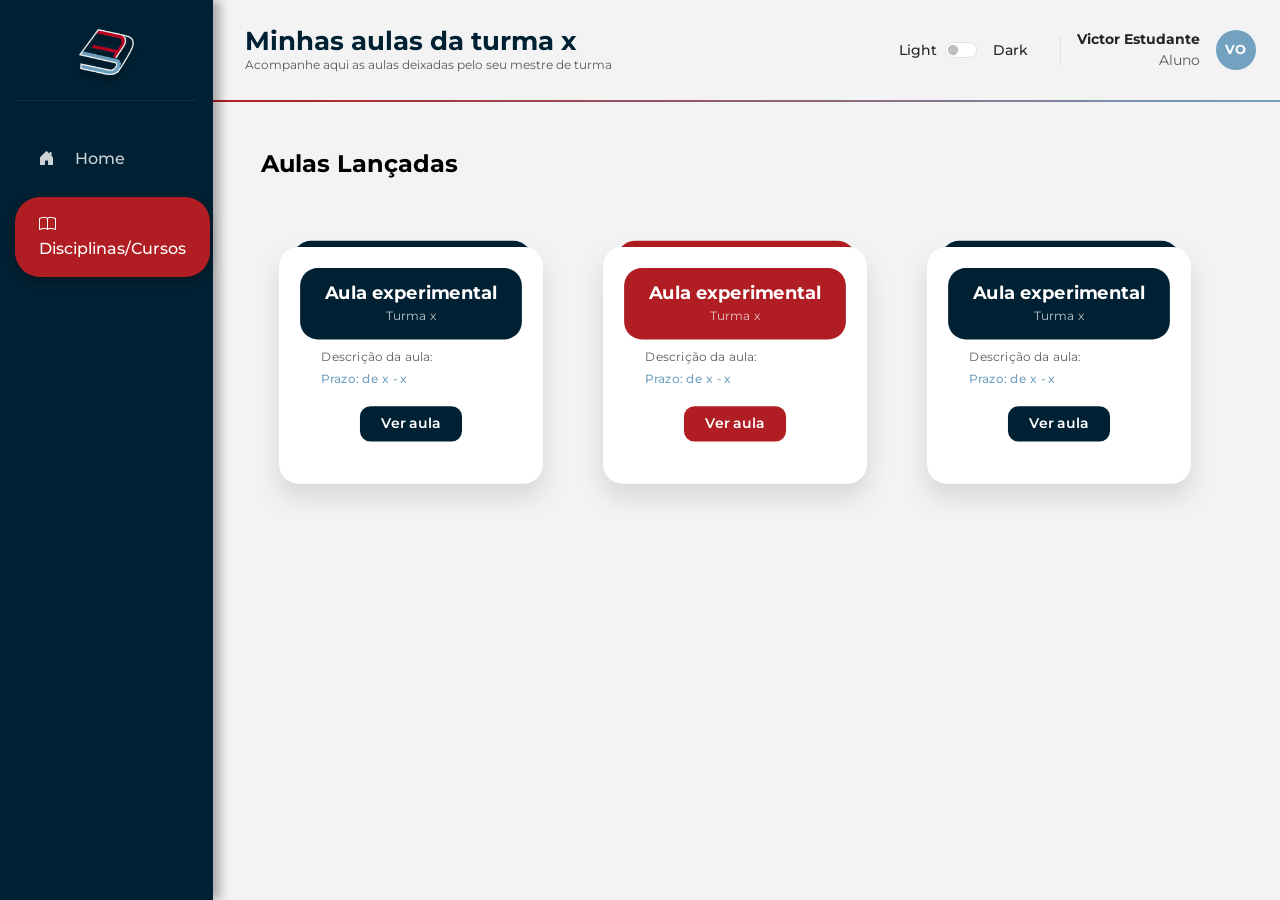
==== Redesign-FCTOOL/aulas.html @ 1b22c22f "primeiras páginas feitas do FCTOOL Home, Disciplina, tumas" ====
<!DOCTYPE html>
<html lang="pt-br">
<head>
    <meta charset="UTF-8">
    <meta name="viewport" content="width=device-width, initial-scale=1.0">
    <title>FCTOOL - Minhas Aulas</title>

    <link href="https://fonts.googleapis.com/css2?family=Montserrat:wght@400;500;700&display=swap" rel="stylesheet">
    <link href="https://cdn.jsdelivr.net/npm/bootstrap@5.3.0/dist/css/bootstrap.min.css" rel="stylesheet">
    <link rel="stylesheet" href="https://cdn.jsdelivr.net/npm/bootstrap-icons@1.11.3/font/bootstrap-icons.css">
    <link rel="stylesheet" href="./style.css">
</head>

<body class="aulas-page">

    <div class="offcanvas offcanvas-start" tabindex="-1" id="sidebarMobile">
        <div class="offcanvas-header">
            <img src="./assets/img/logo.png" alt="Logo" class="img-fluid" style="max-width:120px;">
            <button type="button" class="btn-close" data-bs-dismiss="offcanvas"></button>
        </div>
        <div class="offcanvas-body">
            <ul class="nav nav-pills flex-column">
                <li class="nav-item">
                    <a href="index.html" class="nav-link">
                        <i class="bi bi-house-door-fill me-3"></i> Home
                    </a>
                </li>
                <li class="nav-item">
                    <a href="disciplinas.html" class="nav-link active">
                        <i class="bi bi-book me-3"></i> Disciplinas/Cursos
                    </a>
                </li>
            </ul>
        </div>
    </div>

    <div class="container-fluid">
        <div class="row">
            
            <div class="col-md-2 px-0 sidebar-fctool d-none d-md-block">
                <div class="sidebar-header">
                    <img src="./assets/img/logo.png" alt="Logo" class="img-fluid logo-fctool">
                </div>
                <hr class="mx-3 mt-0 mb-0 opacity-25 text-white">
                <nav class="mt-4">
                    <ul class="nav nav-pills flex-column">
                        <li class="nav-item">
                            <a href="index.html" class="nav-link">
                                <i class="bi bi-house-door-fill me-3"></i> Home
                            </a>
                        </li>
                        <li class="nav-item">
                            <a href="disciplinas.html" class="nav-link active">
                                <i class="bi bi-book me-3"></i> Disciplinas/Cursos
                            </a>
                        </li>
                    </ul>
                </nav>
            </div>

            <div class="col-md-10 px-0">
                
                <header class="topbar-fctool d-flex align-items-center justify-content-between px-4">
                    <button class="btn d-md-none me-3" type="button" data-bs-toggle="offcanvas" data-bs-target="#sidebarMobile">
                        <i class="bi bi-list fs-2"></i>
                    </button>

                    <div class="ps-2">
                        <h2 class="fw-bold mb-0" style="color: var(--tool-blue-black); font-size: 1.6rem;">
                            Minhas aulas da turma x
                        </h2>
                        <p class="text-muted mb-0" style="font-size: 0.75rem;">
                            Acompanhe aqui as aulas deixadas pelo seu mestre de turma
                        </p>
                    </div>

                    <div class="d-flex align-items-center ms-auto">
                        <div class="d-flex align-items-center me-3">
                            <span class="me-2 small fw-medium">Light</span>
                            <div class="form-check form-switch mb-0">
                                <input class="form-check-input" type="checkbox" id="darkModeSwitch">
                            </div>
                            <span class="ms-2 small fw-medium">Dark</span>
                        </div>
                    </div>

                    <div class="divisor-vertical"></div>

                    <div class="text-end me-3">
                        <p class="mb-0 fw-bold small">Victor Estudante</p>
                        <small class="text-muted d-block">Aluno</small>
                    </div>

                    <div class="user-avatar">VO</div>
                </header>

                <div class="linha-separadora"></div>

                <main class="p-5">
                    <div class="text-black mb-5">
                        <h4 class="fw-bold">Aulas Lançadas</h4>
                    </div>

                    <div class="lista-aulas d-flex flex-wrap gap-4 mt-4">

                        <div class="container-aluno">
                            <div class="fundo-cor-card"></div>
                            <div class="card-text-aluno d-flex flex-column align-items-center p-4">
                                <div class="topo-aula-card p-4 text-center mb-4">
                                    <h5 class="fw-bold mb-1">Aula experimental</h5>
                                    <p class="small mb-0 opacity-75">Turma x</p>
                                </div>
                                <div class="text-center mb-4">
                                    <p class="text-muted small mb-1">Descrição da aula:</p>
                                    <p class="small fw-medium mb-0" style="color: var(--tool-blue-light);">
                                        Prazo: de x - x
                                    </p>
                                </div>
                                <button class="btn-VerAula-final px-4 py-2">
                                    Ver aula
                                </button>
                            </div>
                        </div>

                        <div class="container-aluno">
                            <div class="fundo-cor-card"></div>
                            <div class="card-text-aluno d-flex flex-column align-items-center p-4">
                                <div class="topo-aula-card p-4 text-center mb-4">
                                    <h5 class="fw-bold mb-1">Aula experimental</h5>
                                    <p class="small mb-0 opacity-75">Turma x</p>
                                </div>
                                <div class="text-center mb-4">
                                    <p class="text-muted small mb-1">Descrição da aula:</p>
                                    <p class="small fw-medium mb-0" style="color: var(--tool-blue-light);">
                                        Prazo: de x - x
                                    </p>
                                </div>
                                <button class="btn-VerAula-final px-4 py-2">
                                    Ver aula
                                </button>
                            </div>
                        </div>

                        <div class="container-aluno">
                            <div class="fundo-cor-card"></div>
                            <div class="card-text-aluno d-flex flex-column align-items-center p-4">
                                <div class="topo-aula-card p-4 text-center mb-4">
                                    <h5 class="fw-bold mb-1">Aula experimental</h5>
                                    <p class="small mb-0 opacity-75">Turma x</p>
                                </div>
                                <div class="text-center mb-4">
                                    <p class="text-muted small mb-1">Descrição da aula:</p>
                                    <p class="small fw-medium mb-0" style="color: var(--tool-blue-light);">
                                        Prazo: de x - x
                                    </p>
                                </div>
                                <button class="btn-VerAula-final px-4 py-2">
                                    Ver aula
                                </button>
                            </div>
                        </div>

                    </div>
                </main>
            </div>
        </div>
    </div>

    <script src="https://cdn.jsdelivr.net/npm/bootstrap@5.3.0/dist/js/bootstrap.bundle.min.js"></script>
</body>
</html>
---- Redesign-FCTOOL/style.css ----
:root {
  /* Variáveis de cor da paleta*/
  --tool-blue-black: #002133; 
  --tool-red: #b01d22;        
  --tool-gray: #f3f3f3;      
  --tool-white: #ffffff;      
  --tool-blue-light: #72a2c0; 
  --tool-blue-hover: #6a9dbc; 
  --tool-divi: #dee2e6;      
}


body {
  background-color: var(--tool-gray); /* Aplica a cor de fundo definida nas variáveis globais */
  margin: 0; /* pra que cubra a tela toda, chama */
  font-family: "Montserrat", sans-serif; 
  overflow-x: hidden; /* Evita a barra de rolagem horizontal*/
}


/*Tive que colocar o col em uma main pra não quebrar o layout do bootstrap*/
.sidebar-fctool {
  background-color: var(--tool-blue-black);
  height: 100vh;
  position: sticky;
  top: 0;
  left: 0;
  box-shadow: 7px 0 10px rgba(0, 0, 0, 0.3);
  z-index: 1000;
}


.sidebar-header {
  height: 100px; /* altura fixa pra logo */
  display: flex; 
  align-items: center; /* Alinha a logo verticalmente*/
  justify-content: center;    /* Centraliza a logo horizontalmente*/
  padding-top: 15px; /* Espaçamento interno*/
}

.logo-fctool {
  max-width: 65px; /* Define um limite de largura para a logo, garantindo que não quebre o layout da sidebar */
  height: auto;    /* Mantém a proporção da imagem ao redimensionar a largura, isso daq foi mais pra responsividade, não sabia se o bootstrap fazia isso sozinho*/
}

.sidebar-fctool hr {
  margin: 0;
  border: none;
  height: 2px;
  border-top: 1px solid rgba(255, 255, 255, 0.25); 
}

.nav-link {
  color: rgba(255, 255, 255, 0.8); /* Define o texto branco com leve transparência para itens não ativos */
  font-weight: 500;                  /* Define um peso médio para a fonte, facilitando a leitura */
  transition: 0.3s ease;             /* Efeito de transição suave em todas as mudanças de estado (hover/active) */
  padding: 1rem 1.5rem;              /* Define a área de clique do link */
  margin: 5px 15px;                  /* Espaçamento externo entre os botões do menu */
}

.nav-link.active {
  background-color: var(--tool-red) !important; 
  border-radius: 25px;                            
  color: white;                                   
  box-shadow: rgba(0, 0, 0, 0.3) 0px 4px 8px;    
}

.nav-link:hover:not(.active) {
  background-color: var(--tool-blue-hover); 
  color: white;                           
  border-radius: 25px;                     
}


/*barra superior*/
.topbar-fctool {
  height: 100px; /* Define a altura fixa da barra de navegação superior */
}

.divisor-vertical {
  height: 30px; 
  border-left: 1px solid var(--tool-divi);   
  margin: 0 1rem;                          
}

.linha-separadora {
  height: 2px;                               
  background: linear-gradient(to right, var(--tool-red), var(--tool-blue-light)); 
  width: 100%;                               
  margin: 0;                                
}

/*Avatar do usuário*/
.user-avatar {
  width: 40px;                               
  height: 40px;                              
  background-color: var(--tool-blue-light);  
  font-size: 0.8rem;                        
  border-radius: 50%;                       
  display: flex;                             
  align-items: center;                       
  justify-content: center;                   
  color: var(--tool-white);                 
  font-weight: bold;                        
}


.welcome-card {
  background-color: var(--tool-white);       /* Fundo branco para se destacar do fundo cinza da página */
  box-shadow: 0 8px 15px rgba(0, 0, 0, 0.2) !important;
  border-radius: 1.5rem;                    
  border: none;                              
  max-width: 900px;                          
  margin: 0 auto;                            /* Centraliza o card horizontalmente na página */
}

.card-divider {
  height: 1px;                               
  background-color: var(--tool-red);         
  width: 100%;                               
  margin: 40px 0 20px 0;                     
  opacity: 0.2;                             
}


.dot {
  width: 10px;                             
  height: 10px;
  border-radius: 50%;                       
  display: inline-block;                     
}

.dot-dark { background-color: var(--tool-blue-black); } 
.dot-red { background-color: var(--tool-red); }         
.dot-blue { background-color: var(--tool-blue-light); } 

/* Footer da página */
.footer-copy {
  text-align: right;                        
  margin-top: 1.5rem;                      
  padding-right: 22%;                        
  color: #6c757d;                           
  font-size: 0.8rem;                        
}


 /*Cards da disciplina*/
.container-card {
  width: 350px;
  height: 115px;
  margin-top: 50px;
  border-radius: 15px;
  position: relative;
  overflow: visible;

}
.icone-card {
  background-color: var(--tool-white);
  width: 90px;
  height: 90px;
  border-radius: 15px;
  padding: 15px;
  position: absolute;
  top: -30px;   /* sobe mais */
  left: 25px;
  z-index: 3;
  box-shadow: 0 18px 30px rgba(0, 0, 0, 0.25);
}

.icone-card img {
  max-width: 100%; /* Garante que a imagem da disciplina caiba no quadrado branco */
  max-height: 100%;
}
/*car de turma vermelho*/
.card-text {
  background-color: var(--tool-red);
  border-radius: 15px;
  min-height: 115px;
  display: flex;
  align-items: center;
  justify-content: end; 
  position: relative;
  z-index: 1;
}

.card-text h5 {
  margin: 0;
  max-width: 180px; /* controla largura do texto */
  white-space: nowrap;
  overflow: hidden;
  text-overflow: ellipsis;
}

/* Botão de entrar em nova turma */
.container-entrar {
  background-color: var(--tool-blue-black);  
  border-radius: 15px;                       
}

.btn-Entrar {
  background-color: var(--tool-red);     
  border: none;                              
  border-radius: 8px;                        
  color: var(--tool-white);                  
}

.btn-Entrar:hover {
  transform: translateY(-6px); /* Efeito de futuar */
}

/*aqui eu deu uma reaproveitada em alguns cards, por que usei a mesma lpgística tanto pro da turma, quanto pro da de disciplina*/
.container-aluno {
  width: 100%;
  max-width: 300px;                              /* Define a largura padrão dos cards*/
  position: relative;                        /* tive que colocar isso pra conseguir botar o fundo colorido */
  margin-top: 20px;                          /* Espaço pra aparecer o fundo e dar aquele efeito escada */
  transition: transform 0.25s ease, box-shadow 0.25s ease; 
}

.container-aluno:hover { 
  transform: translateY(-6px); /* Move o card inteiro para cima ao passar o mouse, flutuandoooo */
}



.container-aluno:nth-child(odd) .btn-VerAula,
.lista-aulas .container-aluno:nth-child(odd) .btn-VerAula-final { background-color: var(--tool-blue-black); }


.container-aluno:nth-child(even) .btn-VerAula,
.lista-aulas .container-aluno:nth-child(even) .btn-VerAula-final { background-color: var(--tool-red); }

/*a parte mais difícil de fazer foi esse diabo aqui*/
.fundo-cor-card {
  position: absolute; /* Tira o elemento da ordem normal para colocá-lo atrás do card principal   */
  top: -7px; /* Faz a cor fazer o efeito de escada */
  left: 15px;                                
  width: 273px; /* Largura menor que o card principal pra dar o efeito que eu coloquei no figma */
  height: 65px;                              
  background-color: var(--tool-blue-black);  
  border-radius: 22px;                       
  z-index: 1; /* Fica na camada de trás */
}


.container-aluno:nth-child(even) .fundo-cor-card { background-color: var(--tool-red); }

/*Card do aluno, parte principal*/
.card-text-aluno {
  background-color: var(--tool-white);       
  min-height: 160px;/* Garante que todos os cards tenham o mesmo tamanho mínimo na grade */
  padding: 30px;/* Espaçamento interno*/
  border-radius: 22px;                       
  position: relative;                        
  z-index: 2;/* Fica na camada da frente, escondendo parte da aba colorida */
  box-shadow: 0 15px 30px rgba(0, 0, 0, 0.12);
  transition: box-shadow 0.25s ease;         /* Suaviza a mudança da sombra durante o hover */
}

.container-aluno:hover .card-text-aluno {
  box-shadow: 0 20px 40px rgba(0, 0, 0, 0.18); 
}

/* Ícone do card do aluno o containerzin da imagem */
.icone-card-aluno {
  width: 70px;                               /* Dimensões do quadrado de fundo do ícone */
  height: 70px;
  border-radius: 20px;                      
  background: #f1f1f1;                       /* Cinza muito claro para o fundo do ícone */
  display: flex;                            
  align-items: center;
  justify-content: center;
  flex-shrink: 0; /* Impede que o container do ícone seja esmagado se o título for grande */
  box-shadow: 0 10px 20px rgba(0, 0, 0, 0.15);
}

.icone-card-aluno img { max-width: 55%; }      /* Garante que o ícone interno não ultrapasse o container cinza */

.titulo-disciplina {
  font-weight: 600; /* Fonte em negrito para destaque do nome da aula */
  margin: 0;  /* Remove margens padrão de tags h5/h6 */
  max-width: 140px;  /* Limita a largura para evitar que nomes gigantes quebrem o layout */
  white-space: nowrap;  /* Impede que o texto pule para a linha de baixo */
  overflow: hidden;   /* Esconde a parte do texto que ultrapassar os 140px */
  text-overflow: ellipsis;    /* Adiciona os "..." automaticamente no final de nomes longos */
}

/* Botões ver aula */
.btn-VerAula {
  background-color: var(--tool-blue-black);  
  color: white;                             
  border-radius: 14px;                    
  border: none;                           
  width: 120px;                         
  transition: all 0.25s ease;                
}

.btn-VerAula:hover {
  background-color: var(--tool-blue-black);  
  transform: scale(1.05);                   
}


.lista-aulas {
  display: flex;                             
  flex-wrap: wrap;                          
  gap: 16px;                               
}

.lista-aulas .container-aluno {
  flex: 0 0 300px;     /* Garante que os cards não estiquem nem encolham, mantendo 300px fixos */
}

/* Alternância de cores ímpar/par usando variáveis de escopo local */
.lista-aulas .container-aluno:nth-child(odd) { --card-color: var(--tool-blue-black); } 
.lista-aulas .container-aluno:nth-child(even) { --card-color: var(--tool-red); }       

.aulas-page .container-aluno { 
  transform: scale(0.88); /* Diminui os cards em 12% nesta página específica para caberem mais itens */
  transform-origin: top center;/* Define que o encolhimento aconteça a partir do topo */
}

.aulas-page .card-text-aluno > div:not(.topo-aula-card) { 
  padding: 16px 24px !important;             /* Ajuste de respiro para o conteúdo de texto da aula */
  min-height: auto;                          /* Remove a restrição de altura mínima nesta página */
}

.aulas-page .topo-aula-card { 
  padding: 16px !important;                  /* Reduz o padding interno do cabeçalho do card */
  margin-bottom: -7px !important;            /* Ajuste negativo para aproximar o cabeçalho do corpo do card */
}

.card-text-aluno > div:not(.topo-aula-card){
  overflow-wrap: break-word;                 /*quebra palavras longas para não estourar o card */
  word-wrap: break-word;
  word-break: break-word;
}

/* Descrição alinhada à esquerda */
.aulas-page .card-text-aluno > div:nth-of-type(2) {
  text-align: left !important;               /* Força o alinhamento à esquerda*/
  margin-bottom: 5px !important;            
  width: 100%;                               /* Ocupa toda a largura disponível para o alinhamento funcionar */
}

/* Topo do card (Cabeçalho colorido dentro do card de aula) */
.topo-aula-card {
  width: 100%;                              
  padding: 24px;                            
  text-align: center;                       
  border-radius: 20px;                       
  background-color: var(--card-color);       
  color: white;                          
}

/* Botão final do card aula */
.btn-VerAula-final {
  background-color: var(--card-color);       
  color: white;                              
  border-radius: 12px;                     
  border: none;                             
  font-weight: 600;                          
  padding: 10px 24px;                       
  margin-bottom: 24px;                       
  transition: all 0.25s ease; /* Suaviza escala e transparência no hover */
}

.btn-VerAula-final:hover {
  transform: scale(1.05);                   
  opacity: 0.9;                             /
}

/* Caixa do modal */
.modal-content {
    border: none;
    border-radius: 20px;
    padding: 10px;
}

/* Título principal */
.modal-body h5 {
    color: var(--tool-blue-black);
}

/* Texto descritivo */
.modal-body p {
    font-size: 0.9rem;
}

/* Input custom */
.modal-body input {
    height: 45px;
    border-radius: 12px;
    border: 1px solid #e0e0e0;
    padding-left: 15px;
}

.modal-body input:focus {
    box-shadow: none;
    border-color: #dc3545; /* vermelho */
}

/* Botão principal */
.modal-body .btn-danger {
    border-radius: 12px;
    padding: 10px 30px;
    font-weight: 600;
}

/* Responsividade (Media Queries para telas de celular/tablet) */
@media (max-width: 768px) {
  .footer-copy { text-align: center; padding-right: 0; } /* Centraliza o copyright no mobile */
  main { padding: 20px; }                                 /* Reduz o espaçamento geral da página */
  .welcome-card { padding: 25px; }                        /* Compacta o card de boas-vindas */
  .container-aluno { width: 100%; }                       /* Faz os cards ocuparem a largura total da tela no celular */
  .card-text-aluno { flex-direction: column; text-align: center; } /* Empilha ícone e texto verticalmente no mobile */
  .icone-card-aluno { margin-bottom: 15px; }              /* Espaço entre ícone e texto no modo empilhado */
  .titulo-disciplina { 
    max-width: 100%;                                      /* Remove o limite de largura do título */
    white-space: normal;                                  /* Permite que o título quebre linhas no celular */
    text-overflow: unset;                                 /* Remove as reticências para mostrar o nome todo */
  }
  .sidebar-fctool {
    background-color: var(--tool-blue-black);
    display: none;
  }
  .offcanvas{
    background-color: var(--tool-blue-black) !important;
    color: white; /* Garante que o texto geral fique visível */
  }
 .offcanvas-header {
    display: flex;
    flex-direction: column; /* Empilha a logo e o botão de fechar */
    align-items: center;    /* Centraliza horizontalmente no flex */
    position: relative;     /* Para podermos posicionar o botão X se quiser */
    padding-top: 2rem;      /* Dá um respiro no topo */
  }

  .offcanvas-header img {
    margin: 0 auto;         /* Margem automática nas laterais */
    display: block;         /* Garante que a imagem se comporte como bloco */
    max-width: 120px;       /* Mantém o tamanho que você definiu */
    border-bottom: 1px solid rgba(255, 255, 255, 0.1);
  }

  /* Ajuste opcional: se o botão 'X' ficar em cima da logo, 
     podemos jogar ele para o canto absoluto */
  .offcanvas-header .btn-close {
    position: absolute;
    top: 15px;
    right: 15px;
    margin: 0;
    filter: invert(1) grayscale(100%) brightness(200%);
  }

  
  /* Faz os cards ocuparem a largura total da linha no mobile */
  .container-aluno {
    width: 100%;
    max-width: 320px; /* Limite para não ficar gigante em tablets */
    margin-left: auto;
    margin-right: auto;
  }

  /* O fundo 'escada' precisa ser menor que o card da frente */
  .fundo-cor-card {
    width: 90%;      /* Em vez de fixo, ele ocupa 90% do card pai */
    left: 5%;        /* Centraliza o fundo (5% de cada lado sobra) */
    top: -10px;      /* Mantém ele subindo um pouco */
    height: 60px;
    z-index: 1;
  }

  /* Garante que o card da frente fique por cima */
  .card-text-aluno {
    width: 100%;
    z-index: 2;
    position: relative;
  }

  /* 1. TOPBAR: Impede que o texto e o switch briguem por espaço */
    .topbar-fctool {
        height: auto !important; /* Deixa a barra crescer conforme o conteúdo */
        flex-wrap: wrap;        /* Permite que os itens pulem linha */
        padding: 15px !important;
        gap: 10px;
    }

    .topbar-fctool .ps-2 {
        width: 100%;           /* Título ocupa a linha toda */
        text-align: center;
        padding-left: 0 !important;
    }

    .topbar-fctool .ms-auto {
        margin: 0 auto !important; /* Centraliza o switch Light/Dark */
    }

}
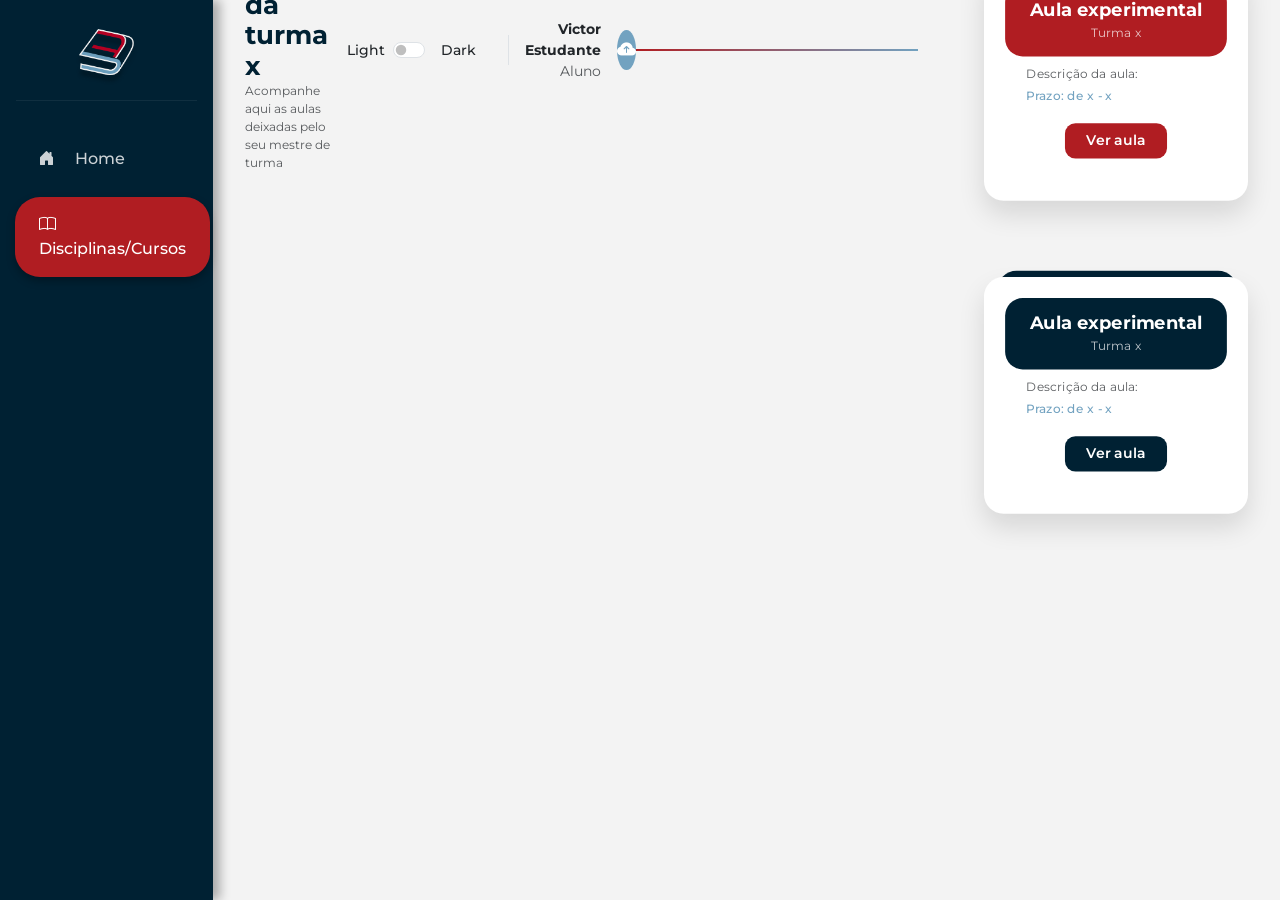
==== commit 013a7ab3: "mudança do icon de perfil pra icon de upload de foto" ====
--- a/Redesign-FCTOOL/aulas.html
+++ b/Redesign-FCTOOL/aulas.html
@@ -1,5 +1,6 @@
 <!DOCTYPE html>
 <html lang="pt-br">
+
 <head>
     <meta charset="UTF-8">
     <meta name="viewport" content="width=device-width, initial-scale=1.0">
@@ -11,7 +12,7 @@
     <link rel="stylesheet" href="./style.css">
 </head>
 
-<body class="aulas-page">
+<body class="aulas-page"> <!--Mexi no body pra reaproveitar o css-->
 
     <div class="offcanvas offcanvas-start" tabindex="-1" id="sidebarMobile">
         <div class="offcanvas-header">
@@ -36,7 +37,7 @@
 
     <div class="container-fluid">
         <div class="row">
-            
+
             <div class="col-md-2 px-0 sidebar-fctool d-none d-md-block">
                 <div class="sidebar-header">
                     <img src="./assets/img/logo.png" alt="Logo" class="img-fluid logo-fctool">
@@ -59,7 +60,7 @@
             </div>
 
             <div class="col-md-10 px-0">
-                
+
                 <header class="topbar-fctool d-flex align-items-center justify-content-between px-4">
                     <button class="btn d-md-none me-3" type="button" data-bs-toggle="offcanvas" data-bs-target="#sidebarMobile">
                         <i class="bi bi-list fs-2"></i>
@@ -91,81 +92,82 @@
                         <small class="text-muted d-block">Aluno</small>
                     </div>
 
-                    <div class="user-avatar">VO</div>
-                </header>
-
-                <div class="linha-separadora"></div>
-
-                <main class="p-5">
-                    <div class="text-black mb-5">
-                        <h4 class="fw-bold">Aulas Lançadas</h4>
+                    <div class="user-avatar" style="cursor: pointer;"><i class="bi bi-cloud-arrow-up-fill" style="font-size: 1.2rem;"></i>
                     </div>
 
-                    <div class="lista-aulas d-flex flex-wrap gap-4 mt-4">
+                    <div class="linha-separadora"></div>
 
-                        <div class="container-aluno">
-                            <div class="fundo-cor-card"></div>
-                            <div class="card-text-aluno d-flex flex-column align-items-center p-4">
-                                <div class="topo-aula-card p-4 text-center mb-4">
-                                    <h5 class="fw-bold mb-1">Aula experimental</h5>
-                                    <p class="small mb-0 opacity-75">Turma x</p>
-                                </div>
-                                <div class="text-center mb-4">
-                                    <p class="text-muted small mb-1">Descrição da aula:</p>
-                                    <p class="small fw-medium mb-0" style="color: var(--tool-blue-light);">
-                                        Prazo: de x - x
-                                    </p>
-                                </div>
-                                <button class="btn-VerAula-final px-4 py-2">
-                                    Ver aula
-                                </button>
-                            </div>
+                    <main class="p-5">
+                        <div class="text-black mb-5">
+                            <h4 class="fw-bold">Aulas Lançadas</h4>
                         </div>
 
-                        <div class="container-aluno">
-                            <div class="fundo-cor-card"></div>
-                            <div class="card-text-aluno d-flex flex-column align-items-center p-4">
-                                <div class="topo-aula-card p-4 text-center mb-4">
-                                    <h5 class="fw-bold mb-1">Aula experimental</h5>
-                                    <p class="small mb-0 opacity-75">Turma x</p>
+                        <div class="lista-aulas d-flex flex-wrap gap-4 mt-4">
+
+                            <div class="container-aluno">
+                                <div class="fundo-cor-card"></div>
+                                <div class="card-text-aluno d-flex flex-column align-items-center p-4">
+                                    <div class="topo-aula-card p-4 text-center mb-4">
+                                        <h5 class="fw-bold mb-1">Aula experimental</h5>
+                                        <p class="small mb-0 opacity-75">Turma x</p>
+                                    </div>
+                                    <div class="text-center mb-4">
+                                        <p class="text-muted small mb-1">Descrição da aula:</p>
+                                        <p class="small fw-medium mb-0" style="color: var(--tool-blue-light);">
+                                            Prazo: de x - x
+                                        </p>
+                                    </div>
+                                    <button class="btn-VerAula-final px-4 py-2">
+                                        Ver aula
+                                    </button>
                                 </div>
-                                <div class="text-center mb-4">
-                                    <p class="text-muted small mb-1">Descrição da aula:</p>
-                                    <p class="small fw-medium mb-0" style="color: var(--tool-blue-light);">
-                                        Prazo: de x - x
-                                    </p>
+                            </div>
+
+                            <div class="container-aluno">
+                                <div class="fundo-cor-card"></div>
+                                <div class="card-text-aluno d-flex flex-column align-items-center p-4">
+                                    <div class="topo-aula-card p-4 text-center mb-4">
+                                        <h5 class="fw-bold mb-1">Aula experimental</h5>
+                                        <p class="small mb-0 opacity-75">Turma x</p>
+                                    </div>
+                                    <div class="text-center mb-4">
+                                        <p class="text-muted small mb-1">Descrição da aula:</p>
+                                        <p class="small fw-medium mb-0" style="color: var(--tool-blue-light);">
+                                            Prazo: de x - x
+                                        </p>
+                                    </div>
+                                    <button class="btn-VerAula-final px-4 py-2">
+                                        Ver aula
+                                    </button>
                                 </div>
-                                <button class="btn-VerAula-final px-4 py-2">
-                                    Ver aula
-                                </button>
                             </div>
+
+                            <div class="container-aluno">
+                                <div class="fundo-cor-card"></div>
+                                <div class="card-text-aluno d-flex flex-column align-items-center p-4">
+                                    <div class="topo-aula-card p-4 text-center mb-4">
+                                        <h5 class="fw-bold mb-1">Aula experimental</h5>
+                                        <p class="small mb-0 opacity-75">Turma x</p>
+                                    </div>
+                                    <div class="text-center mb-4">
+                                        <p class="text-muted small mb-1">Descrição da aula:</p>
+                                        <p class="small fw-medium mb-0" style="color: var(--tool-blue-light);">
+                                            Prazo: de x - x
+                                        </p>
+                                    </div>
+                                    <button class="btn-VerAula-final px-4 py-2">
+                                        Ver aula
+                                    </button>
+                                </div>
+                            </div>
+
                         </div>
-
-                        <div class="container-aluno">
-                            <div class="fundo-cor-card"></div>
-                            <div class="card-text-aluno d-flex flex-column align-items-center p-4">
-                                <div class="topo-aula-card p-4 text-center mb-4">
-                                    <h5 class="fw-bold mb-1">Aula experimental</h5>
-                                    <p class="small mb-0 opacity-75">Turma x</p>
-                                </div>
-                                <div class="text-center mb-4">
-                                    <p class="text-muted small mb-1">Descrição da aula:</p>
-                                    <p class="small fw-medium mb-0" style="color: var(--tool-blue-light);">
-                                        Prazo: de x - x
-                                    </p>
-                                </div>
-                                <button class="btn-VerAula-final px-4 py-2">
-                                    Ver aula
-                                </button>
-                            </div>
-                        </div>
-
-                    </div>
-                </main>
+                    </main>
             </div>
         </div>
     </div>
 
     <script src="https://cdn.jsdelivr.net/npm/bootstrap@5.3.0/dist/js/bootstrap.bundle.min.js"></script>
 </body>
+
 </html>
--- a/Redesign-FCTOOL/style.css
+++ b/Redesign-FCTOOL/style.css
@@ -11,14 +11,124 @@
 
 
 body {
-  background-color: var(--tool-gray); /* Aplica a cor de fundo definida nas variáveis globais */
+  background-color: var(--tool-gray); 
   margin: 0; /* pra que cubra a tela toda, chama */
   font-family: "Montserrat", sans-serif; 
   overflow-x: hidden; /* Evita a barra de rolagem horizontal*/
 }
 
 
-/*Tive que colocar o col em uma main pra não quebrar o layout do bootstrap*/
+
+/*Reaproveitamento de componentes*/
+
+.login-page, .cadastro-page {
+    background-color: var(--tool-gray);
+    position: relative; 
+    overflow-x: hidden;
+    min-height: 100vh; /* Ocupa 100% da altura da tela */
+    
+    
+    display: flex;
+    align-items: center;    
+    justify-content: center;    
+    padding: 20px;         
+}
+
+/* Faixa bicolor que passa por trás */
+.background-stripe {
+    position: absolute;
+    width: 100%;
+    height: 50px; 
+    top: 50%;
+    transform: translateY(-50%);
+    background: linear-gradient(to right, var(--tool-red) 50%, var(--tool-blue-black) 50%);
+    z-index: 0; /* Fica lá no fundo */
+}
+
+/* --- CARDS (LOGIN E CADASTRO) --- */
+
+.login-card-bs, .cadastro-card-modern {
+    position: relative;
+    z-index: 2;         
+    background: var(--tool-white) !important; 
+    border-radius: 1.2rem !important;
+    border: none;
+    min-width: 280px;
+    box-shadow: 0 15px 35px rgba(0, 0, 0, 0.2);
+}
+
+
+.cadastro-card-modern {
+    border-radius: 20px !important;
+}
+
+
+
+.cadastro-title {
+    color: #333;
+    font-size: 1.8rem;
+    letter-spacing: -1px;
+}
+
+.input-fctool-modern .form-control {
+    border: none !important;
+    border-bottom: 2px solid #ddd !important;
+    border-radius: 0 !important;
+    background-color: transparent !important;
+    padding-left: 0;
+    font-size: 0.95rem;
+    color: #333;
+    transition: 0.3s;
+}
+
+.input-fctool-modern .form-control:focus {
+    box-shadow: none;
+    border-color: #00bcd4 !important;
+}
+
+
+.btn-primary-modern {
+    background: linear-gradient(to right, #00bcd4 0%, #00acc1 100%);
+    color: white;
+    border: none;
+    border-radius: 50px !important;
+    font-size: 0.9rem;
+    transition: 0.3s;
+}
+
+.btn-primary-modern:hover {
+    transform: translateY(-2px);
+    box-shadow: 0 5px 15px rgba(0, 188, 212, 0.3);
+    color: white;
+}
+
+
+.btn-google-modern {
+    background-color: transparent;
+    border: 1px solid #ddd !important;
+    color: #555 !important;
+    font-size: 0.8rem;
+    font-weight: 700;
+    border-radius: 50px !important;
+    padding: 10px 20px;
+    transition: 0.3s;
+    text-decoration: none;
+    display: flex;
+    align-items: center;
+    justify-content: center;
+}
+
+.btn-google-modern:hover {
+    background-color: #f8f9fa;
+    border-color: #bbb !important;
+}
+
+
+.link-fctool { color: #0095ff; }
+.btn-primary-fctool { background-color: #0095ff; border: none; color: white; }
+.custom-form-control { height: 40px; font-size: 0.9rem; }
+.extra-small { font-size: 0.75rem; }
+.bi { line-height: 1; }
 .sidebar-fctool {
   background-color: var(--tool-blue-black);
   height: 100vh;
@@ -29,6 +139,29 @@
   z-index: 1000;
 }
 
+/* Ajuste para os Checkboxes da tela de escolha */
+.custom-check {
+    width: 25px !important;
+    height: 25px !important;
+    margin-right: 10px;
+    cursor: pointer;
+    border: 2px solid #ccc !important;
+}
+
+.custom-check:checked {
+    background-color: #bc8cc4 !important; /* Cor roxinha da imagem */
+    border-color: #bc8cc4 !important;
+}
+
+.custom-option label {
+    cursor: pointer;
+    user-select: none;
+}
+
+/* Garante que o título 'Eu sou' tenha o espaçamento da imagem */
+.cadastro-page h1 {
+    letter-spacing: 1px;
+}
 
 .sidebar-header {
   height: 100px; /* altura fixa pra logo */
@@ -51,11 +184,11 @@
 }
 
 .nav-link {
-  color: rgba(255, 255, 255, 0.8); /* Define o texto branco com leve transparência para itens não ativos */
-  font-weight: 500;                  /* Define um peso médio para a fonte, facilitando a leitura */
-  transition: 0.3s ease;             /* Efeito de transição suave em todas as mudanças de estado (hover/active) */
-  padding: 1rem 1.5rem;              /* Define a área de clique do link */
-  margin: 5px 15px;                  /* Espaçamento externo entre os botões do menu */
+  color: rgba(255, 255, 255, 0.8); 
+  font-weight: 500;                 
+  transition: 0.3s ease;     /* Efeito de transição suave em todas as mudanças de estado (hover/active) */
+  padding: 1rem 1.5rem;             
+  margin: 5px 15px;                
 }
 
 .nav-link.active {
@@ -432,19 +565,18 @@
     display: flex;
     flex-direction: column; /* Empilha a logo e o botão de fechar */
     align-items: center;    /* Centraliza horizontalmente no flex */
-    position: relative;     /* Para podermos posicionar o botão X se quiser */
+    position: relative;     
     padding-top: 2rem;      /* Dá um respiro no topo */
   }
 
   .offcanvas-header img {
     margin: 0 auto;         /* Margem automática nas laterais */
     display: block;         /* Garante que a imagem se comporte como bloco */
-    max-width: 120px;       /* Mantém o tamanho que você definiu */
+    max-width: 120px;       
     border-bottom: 1px solid rgba(255, 255, 255, 0.1);
   }
 
-  /* Ajuste opcional: se o botão 'X' ficar em cima da logo, 
-     podemos jogar ele para o canto absoluto */
+
   .offcanvas-header .btn-close {
     position: absolute;
     top: 15px;
@@ -478,7 +610,7 @@
     position: relative;
   }
 
-  /* 1. TOPBAR: Impede que o texto e o switch briguem por espaço */
+  /* Impede que o texto e o switch briguem por espaço */
     .topbar-fctool {
         height: auto !important; /* Deixa a barra crescer conforme o conteúdo */
         flex-wrap: wrap;        /* Permite que os itens pulem linha */
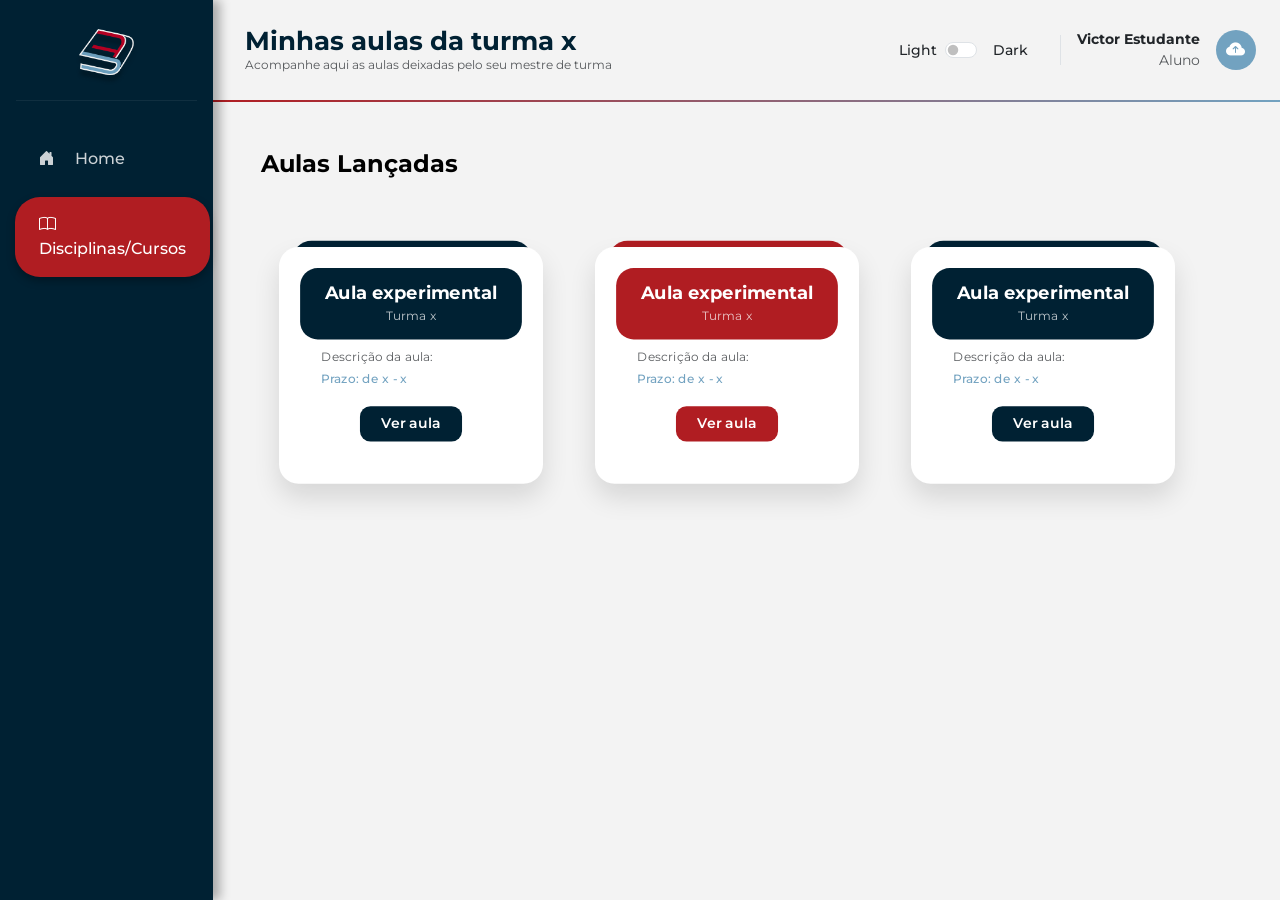
==== commit 7954a006: "manutencao" ====
--- a/Redesign-FCTOOL/aulas.html
+++ b/Redesign-FCTOOL/aulas.html
@@ -1,55 +1,55 @@
 <!DOCTYPE html>
-<html lang="pt-br">
+<html lang="en">
 
 <head>
     <meta charset="UTF-8">
+
+
     <meta name="viewport" content="width=device-width, initial-scale=1.0">
+
+
     <title>FCTOOL - Minhas Aulas</title>
 
+
+
     <link href="https://fonts.googleapis.com/css2?family=Montserrat:wght@400;500;700&display=swap" rel="stylesheet">
+
+
     <link href="https://cdn.jsdelivr.net/npm/bootstrap@5.3.0/dist/css/bootstrap.min.css" rel="stylesheet">
-    <link rel="stylesheet" href="https://cdn.jsdelivr.net/npm/bootstrap-icons@1.11.3/font/bootstrap-icons.css">
+
+
+    <link rel="stylesheet" href="https://cdn.jsdelivr.net/npm/bootstrap-icons@1.11.1/font/bootstrap-icons.css">
+
     <link rel="stylesheet" href="./style.css">
 </head>
 
-<body class="aulas-page"> <!--Mexi no body pra reaproveitar o css-->
-
-    <div class="offcanvas offcanvas-start" tabindex="-1" id="sidebarMobile">
-        <div class="offcanvas-header">
-            <img src="./assets/img/logo.png" alt="Logo" class="img-fluid" style="max-width:120px;">
-            <button type="button" class="btn-close" data-bs-dismiss="offcanvas"></button>
-        </div>
-        <div class="offcanvas-body">
-            <ul class="nav nav-pills flex-column">
-                <li class="nav-item">
-                    <a href="index.html" class="nav-link">
-                        <i class="bi bi-house-door-fill me-3"></i> Home
-                    </a>
-                </li>
-                <li class="nav-item">
-                    <a href="disciplinas.html" class="nav-link active">
-                        <i class="bi bi-book me-3"></i> Disciplinas/Cursos
-                    </a>
-                </li>
-            </ul>
-        </div>
-    </div>
+<body class="aulas-page">
+    <!-- Coloquei a classe para eu poder modificar os itens que eu reaproveitei sem mexer nos itens das outras páginas, capiche?-->
 
     <div class="container-fluid">
         <div class="row">
 
-            <div class="col-md-2 px-0 sidebar-fctool d-none d-md-block">
+            <div class="col-md-2 px-0 sidebar-fctool">
+
+
+
                 <div class="sidebar-header">
                     <img src="./assets/img/logo.png" alt="Logo" class="img-fluid logo-fctool">
                 </div>
+
                 <hr class="mx-3 mt-0 mb-0 opacity-25 text-white">
+
+
                 <nav class="mt-4">
                     <ul class="nav nav-pills flex-column">
+
+
                         <li class="nav-item">
                             <a href="index.html" class="nav-link">
                                 <i class="bi bi-house-door-fill me-3"></i> Home
                             </a>
                         </li>
+
                         <li class="nav-item">
                             <a href="disciplinas.html" class="nav-link active">
                                 <i class="bi bi-book me-3"></i> Disciplinas/Cursos
@@ -59,12 +59,11 @@
                 </nav>
             </div>
 
-            <div class="col-md-10 px-0">
+
+            <div class="col-md-10 px-0 d-flex flex-column">
 
                 <header class="topbar-fctool d-flex align-items-center justify-content-between px-4">
-                    <button class="btn d-md-none me-3" type="button" data-bs-toggle="offcanvas" data-bs-target="#sidebarMobile">
-                        <i class="bi bi-list fs-2"></i>
-                    </button>
+
 
                     <div class="ps-2">
                         <h2 class="fw-bold mb-0" style="color: var(--tool-blue-black); font-size: 1.6rem;">
@@ -75,17 +74,19 @@
                         </p>
                     </div>
 
+                    <!-- Switch Light/Dark -->
                     <div class="d-flex align-items-center ms-auto">
                         <div class="d-flex align-items-center me-3">
                             <span class="me-2 small fw-medium">Light</span>
                             <div class="form-check form-switch mb-0">
-                                <input class="form-check-input" type="checkbox" id="darkModeSwitch">
+                                <input class="form-check-input" type="checkbox">
                             </div>
                             <span class="ms-2 small fw-medium">Dark</span>
                         </div>
                     </div>
 
                     <div class="divisor-vertical"></div>
+
 
                     <div class="text-end me-3">
                         <p class="mb-0 fw-bold small">Victor Estudante</p>
@@ -94,80 +95,93 @@
 
                     <div class="user-avatar" style="cursor: pointer;"><i class="bi bi-cloud-arrow-up-fill" style="font-size: 1.2rem;"></i>
                     </div>
+                </header>
 
-                    <div class="linha-separadora"></div>
+                <div class="linha-separadora"></div>
 
-                    <main class="p-5">
-                        <div class="text-black mb-5">
-                            <h4 class="fw-bold">Aulas Lançadas</h4>
+                <main class="p-5">
+
+                    <div class="text-black mb-5">
+                        <h4 class="fw-bold">Aulas Lançadas</h4>
+                    </div>
+
+                    <!-- Lista de aulas flexível -->
+                    <div class="lista-aulas mt-4">
+
+                        <!-- Aula 1 -->
+                        <div class="container-aluno">
+
+                            <div class="fundo-cor-card"></div>
+
+
+                            <div class="card-text-aluno d-flex flex-column align-items-center p-4">
+                                <div class="topo-aula-card p-4 text-center mb-4">
+                                    <h5 class="fw-bold mb-1">Aula experimental</h5>
+                                    <p class="small mb-0 opacity-75">Turma x</p>
+                                </div>
+
+
+                                <div class="text-center mb-4">
+                                    <p class="text-muted small mb-1">Descrição da aula:</p>
+                                    <p class="small fw-medium mb-0" style="color: var(--tool-blue-light);">
+                                        Prazo: de x - x
+                                    </p>
+                                </div>
+
+
+                                <button class="btn-VerAula-final px-4 py-2">
+                                    Ver aula
+                                </button>
+
+                            </div>
                         </div>
 
-                        <div class="lista-aulas d-flex flex-wrap gap-4 mt-4">
 
-                            <div class="container-aluno">
-                                <div class="fundo-cor-card"></div>
-                                <div class="card-text-aluno d-flex flex-column align-items-center p-4">
-                                    <div class="topo-aula-card p-4 text-center mb-4">
-                                        <h5 class="fw-bold mb-1">Aula experimental</h5>
-                                        <p class="small mb-0 opacity-75">Turma x</p>
-                                    </div>
-                                    <div class="text-center mb-4">
-                                        <p class="text-muted small mb-1">Descrição da aula:</p>
-                                        <p class="small fw-medium mb-0" style="color: var(--tool-blue-light);">
-                                            Prazo: de x - x
-                                        </p>
-                                    </div>
-                                    <button class="btn-VerAula-final px-4 py-2">
-                                        Ver aula
-                                    </button>
+                        <div class="container-aluno">
+                            <div class="fundo-cor-card"></div>
+                            <div class="card-text-aluno d-flex flex-column align-items-center p-4">
+                                <div class="topo-aula-card p-4 text-center mb-4">
+                                    <h5 class="fw-bold mb-1">Aula experimental</h5>
+                                    <p class="small mb-0 opacity-75">Turma x</p>
                                 </div>
+                                <div class="text-center mb-4">
+                                    <p class="text-muted small mb-1">Descrição da aula:</p>
+                                    <p class="small fw-medium mb-0" style="color: var(--tool-blue-light);">
+                                        Prazo: de x - x
+                                    </p>
+                                </div>
+                                <button class="btn-VerAula-final px-4 py-2">
+                                    Ver aula
+                                </button>
                             </div>
+                        </div>
 
-                            <div class="container-aluno">
-                                <div class="fundo-cor-card"></div>
-                                <div class="card-text-aluno d-flex flex-column align-items-center p-4">
-                                    <div class="topo-aula-card p-4 text-center mb-4">
-                                        <h5 class="fw-bold mb-1">Aula experimental</h5>
-                                        <p class="small mb-0 opacity-75">Turma x</p>
-                                    </div>
-                                    <div class="text-center mb-4">
-                                        <p class="text-muted small mb-1">Descrição da aula:</p>
-                                        <p class="small fw-medium mb-0" style="color: var(--tool-blue-light);">
-                                            Prazo: de x - x
-                                        </p>
-                                    </div>
-                                    <button class="btn-VerAula-final px-4 py-2">
-                                        Ver aula
-                                    </button>
+
+                        <div class="container-aluno">
+                            <div class="fundo-cor-card"></div>
+                            <div class="card-text-aluno d-flex flex-column align-items-center p-4">
+                                <div class="topo-aula-card p-4 text-center mb-4">
+                                    <h5 class="fw-bold mb-1">Aula experimental</h5>
+                                    <p class="small mb-0 opacity-75">Turma x</p>
                                 </div>
+                                <div class="text-center mb-4">
+                                    <p class="text-muted small mb-1">Descrição da aula:</p>
+                                    <p class="small fw-medium mb-0" style="color: var(--tool-blue-light);">
+                                        Prazo: de x - x
+                                    </p>
+                                </div>
+                                <button class="btn-VerAula-final px-4 py-2">
+                                    Ver aula
+                                </button>
                             </div>
+                        </div>
 
-                            <div class="container-aluno">
-                                <div class="fundo-cor-card"></div>
-                                <div class="card-text-aluno d-flex flex-column align-items-center p-4">
-                                    <div class="topo-aula-card p-4 text-center mb-4">
-                                        <h5 class="fw-bold mb-1">Aula experimental</h5>
-                                        <p class="small mb-0 opacity-75">Turma x</p>
-                                    </div>
-                                    <div class="text-center mb-4">
-                                        <p class="text-muted small mb-1">Descrição da aula:</p>
-                                        <p class="small fw-medium mb-0" style="color: var(--tool-blue-light);">
-                                            Prazo: de x - x
-                                        </p>
-                                    </div>
-                                    <button class="btn-VerAula-final px-4 py-2">
-                                        Ver aula
-                                    </button>
-                                </div>
-                            </div>
+                    </div>
+                </main>
 
-                        </div>
-                    </main>
             </div>
         </div>
     </div>
-
-    <script src="https://cdn.jsdelivr.net/npm/bootstrap@5.3.0/dist/js/bootstrap.bundle.min.js"></script>
 </body>
 
 </html>
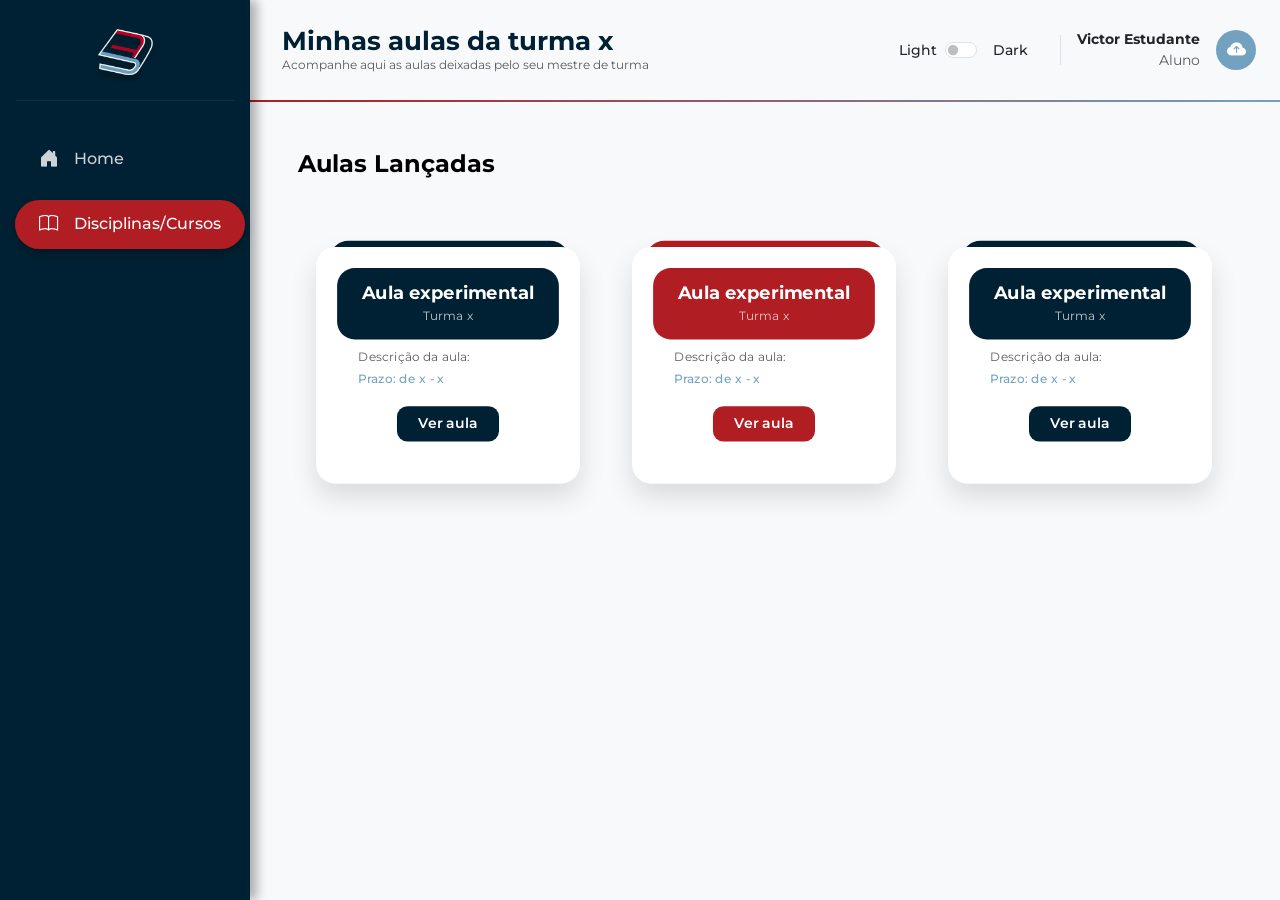
==== commit 427e127e: "adicionando as pages de perfil + ajuste na sidebar" ====
--- a/Redesign-FCTOOL/aulas.html
+++ b/Redesign-FCTOOL/aulas.html
@@ -1,55 +1,38 @@
 <!DOCTYPE html>
-<html lang="en">
+<html lang="pt-br">
 
 <head>
     <meta charset="UTF-8">
-
-
     <meta name="viewport" content="width=device-width, initial-scale=1.0">
-
-
     <title>FCTOOL - Minhas Aulas</title>
 
-
-
     <link href="https://fonts.googleapis.com/css2?family=Montserrat:wght@400;500;700&display=swap" rel="stylesheet">
-
-
     <link href="https://cdn.jsdelivr.net/npm/bootstrap@5.3.0/dist/css/bootstrap.min.css" rel="stylesheet">
-
-
     <link rel="stylesheet" href="https://cdn.jsdelivr.net/npm/bootstrap-icons@1.11.1/font/bootstrap-icons.css">
-
     <link rel="stylesheet" href="./style.css">
 </head>
 
 <body class="aulas-page">
-    <!-- Coloquei a classe para eu poder modificar os itens que eu reaproveitei sem mexer nos itens das outras páginas, capiche?-->
 
     <div class="container-fluid">
-        <div class="row">
+        
+        <div class="row d-flex flex-nowrap">
 
-            <div class="col-md-2 px-0 sidebar-fctool">
-
-
-
+           
+            <div class="col-md-2 px-0 sidebar-fctool d-none d-md-block" style="flex-shrink: 0; min-width: 250px; min-height: 100vh;">
                 <div class="sidebar-header">
                     <img src="./assets/img/logo.png" alt="Logo" class="img-fluid logo-fctool">
                 </div>
 
                 <hr class="mx-3 mt-0 mb-0 opacity-25 text-white">
 
-
                 <nav class="mt-4">
                     <ul class="nav nav-pills flex-column">
-
-
                         <li class="nav-item">
                             <a href="index.html" class="nav-link">
                                 <i class="bi bi-house-door-fill me-3"></i> Home
                             </a>
                         </li>
-
                         <li class="nav-item">
                             <a href="disciplinas.html" class="nav-link active">
                                 <i class="bi bi-book me-3"></i> Disciplinas/Cursos
@@ -59,12 +42,9 @@
                 </nav>
             </div>
 
-
-            <div class="col-md-10 px-0 d-flex flex-column">
+            <div class="flex-fill px-0 bg-light d-flex flex-column" style="overflow-x: hidden;">
 
                 <header class="topbar-fctool d-flex align-items-center justify-content-between px-4">
-
-
                     <div class="ps-2">
                         <h2 class="fw-bold mb-0" style="color: var(--tool-blue-black); font-size: 1.6rem;">
                             Minhas aulas da turma x
@@ -74,7 +54,6 @@
                         </p>
                     </div>
 
-                    <!-- Switch Light/Dark -->
                     <div class="d-flex align-items-center ms-auto">
                         <div class="d-flex align-items-center me-3">
                             <span class="me-2 small fw-medium">Light</span>
@@ -86,7 +65,6 @@
                     </div>
 
                     <div class="divisor-vertical"></div>
-
 
                     <div class="text-end me-3">
                         <p class="mb-0 fw-bold small">Victor Estudante</p>
@@ -100,43 +78,12 @@
                 <div class="linha-separadora"></div>
 
                 <main class="p-5">
-
                     <div class="text-black mb-5">
                         <h4 class="fw-bold">Aulas Lançadas</h4>
                     </div>
 
-                    <!-- Lista de aulas flexível -->
                     <div class="lista-aulas mt-4">
-
                         <!-- Aula 1 -->
-                        <div class="container-aluno">
-
-                            <div class="fundo-cor-card"></div>
-
-
-                            <div class="card-text-aluno d-flex flex-column align-items-center p-4">
-                                <div class="topo-aula-card p-4 text-center mb-4">
-                                    <h5 class="fw-bold mb-1">Aula experimental</h5>
-                                    <p class="small mb-0 opacity-75">Turma x</p>
-                                </div>
-
-
-                                <div class="text-center mb-4">
-                                    <p class="text-muted small mb-1">Descrição da aula:</p>
-                                    <p class="small fw-medium mb-0" style="color: var(--tool-blue-light);">
-                                        Prazo: de x - x
-                                    </p>
-                                </div>
-
-
-                                <button class="btn-VerAula-final px-4 py-2">
-                                    Ver aula
-                                </button>
-
-                            </div>
-                        </div>
-
-
                         <div class="container-aluno">
                             <div class="fundo-cor-card"></div>
                             <div class="card-text-aluno d-flex flex-column align-items-center p-4">
@@ -156,7 +103,7 @@
                             </div>
                         </div>
 
-
+                        <!-- Aula 2 -->
                         <div class="container-aluno">
                             <div class="fundo-cor-card"></div>
                             <div class="card-text-aluno d-flex flex-column align-items-center p-4">
@@ -176,12 +123,32 @@
                             </div>
                         </div>
 
+                        <!-- Aula 3 -->
+                        <div class="container-aluno">
+                            <div class="fundo-cor-card"></div>
+                            <div class="card-text-aluno d-flex flex-column align-items-center p-4">
+                                <div class="topo-aula-card p-4 text-center mb-4">
+                                    <h5 class="fw-bold mb-1">Aula experimental</h5>
+                                    <p class="small mb-0 opacity-75">Turma x</p>
+                                </div>
+                                <div class="text-center mb-4">
+                                    <p class="text-muted small mb-1">Descrição da aula:</p>
+                                    <p class="small fw-medium mb-0" style="color: var(--tool-blue-light);">
+                                        Prazo: de x - x
+                                    </p>
+                                </div>
+                                <button class="btn-VerAula-final px-4 py-2">
+                                    Ver aula
+                                </button>
+                            </div>
+                        </div>
                     </div>
                 </main>
-
             </div>
         </div>
     </div>
+    
+    <script src="https://cdn.jsdelivr.net/npm/bootstrap@5.3.0/dist/js/bootstrap.bundle.min.js"></script>
 </body>
 
 </html>
--- a/Redesign-FCTOOL/style.css
+++ b/Redesign-FCTOOL/style.css
@@ -1,631 +1,872 @@
-:root {
-  /* Variáveis de cor da paleta*/
-  --tool-blue-black: #002133; 
-  --tool-red: #b01d22;        
-  --tool-gray: #f3f3f3;      
-  --tool-white: #ffffff;      
-  --tool-blue-light: #72a2c0; 
-  --tool-blue-hover: #6a9dbc; 
-  --tool-divi: #dee2e6;      
-}
-
-
-body {
-  background-color: var(--tool-gray); 
-  margin: 0; /* pra que cubra a tela toda, chama */
-  font-family: "Montserrat", sans-serif; 
-  overflow-x: hidden; /* Evita a barra de rolagem horizontal*/
-}
-
-
-
-/*Reaproveitamento de componentes*/
-
-.login-page, .cadastro-page {
-    background-color: var(--tool-gray);
-    position: relative; 
-    overflow-x: hidden;
-    min-height: 100vh; /* Ocupa 100% da altura da tela */
-    
+  :root {
+    /* Variáveis de cor da paleta*/
+    --tool-blue-black: #002133; 
+    --tool-red: #b01d22;        
+    --tool-gray: #f3f3f3;      
+    --tool-white: #ffffff;      
+    --tool-blue-light: #72a2c0; 
+    --tool-blue-hover: #6a9dbc; 
+    --tool-divi: #dee2e6;      
+    --tool-vinho: #5b1011;
+  }
+
+
+  body {
+    background-color: var(--tool-gray); 
+    margin: 0; /* pra que cubra a tela toda, chama */
+    font-family: "Montserrat", sans-serif; 
+    overflow-x: hidden; /* Evita a barra de rolagem horizontal*/
+  }
+
+
+
+  /*Reaproveitamento de componentes*/
+
+  .login-page, .cadastro-page {
+      background-color: var(--tool-gray);
+      position: relative; 
+      overflow-x: hidden;
+      min-height: 100vh; /* Ocupa 100% da altura da tela */
+      
+      
+      display: flex;
+      align-items: center;    
+      justify-content: center;    
+      padding: 20px;         
+  }
+
+  /* Faixa bicolor que passa por trás */
+  .background-stripe {
+      position: absolute;
+      width: 100%;
+      height: 50px; 
+      top: 50%;
+      transform: translateY(-50%);
+      background: linear-gradient(to right, var(--tool-vinho) 50%, var(--tool-blue-black) 50%);
+      z-index: 0; /* Fica lá no fundo */
+  }
+
+  /* --- CARDS (LOGIN, CADASTRO E OPTION) --- */
+
+  .login-card-bs, .cadastro-card-modern, .login-card-double {
+      position: relative;
+      z-index: 2;         
+      background: var(--tool-white) !important; 
+      border: none;
+      box-shadow: 0 15px 35px rgba(0, 0, 0, 0.2);
+  }
+
+  /* Ajustes específicos de arredondamento */
+  .login-card-bs, .login-card-double { border-radius: 1.5rem !important; }
+  .cadastro-card-modern { border-radius: 20px !important; }
+
+  /* Configuração do Card Duplo (Login) */
+  .login-card-double {
+      overflow: hidden;
+      min-height: 500px;
+  }
+
+  /* Lado Esquerdo  */
+  .brand-side {
+      background-color: #631215; 
+      border-top-left-radius: 1.5rem;
+      border-bottom-left-radius: 1.5rem;
+  }
+
+  /* Lado Direito Formulário */
+  .right-side {
+      border-top-right-radius: 1.5rem;
+      border-bottom-right-radius: 1.5rem;
+  }
+
+  /* --- FORMULÁRIOS E INPUTS MODERNOS --- */
+
+  .cadastro-title {
+      color: #333;
+      font-size: 1.8rem;
+      letter-spacing: -1px;
+  }
+
+  .input-fctool-modern {
+      border-bottom: 2px solid #ddd !important;
+      margin-bottom: 1rem;
+      position: relative;
+  }
+
+  .input-fctool-modern .form-control {
+      border: none !important;
+      border-radius: 0 !important;
+      background-color: transparent !important;
+      padding-left: 0;
+      padding-right: 35px; /* Espaço para o ícone de login */
+      font-size: 0.95rem;
+      color: #333;
+      transition: 0.3s;
+  }
+
+  .input-fctool-modern .form-control:focus {
+      box-shadow: none;
+      border-bottom-color: #00bcd4 !important; /* Cor ciano ao focar */
+  }
+
+  /* --- BOTÕES --- */
+
+  .btn-primary-modern {
+      background: linear-gradient(to right, #00bcd4 0%, #00acc1 100%);
+      color: white;
+      border: none;
+      border-radius: 50px !important;
+      font-size: 0.9rem;
+      transition: 0.3s;
+  }
+
+  .btn-primary-modern:hover {
+      transform: translateY(-2px);
+      box-shadow: 0 5px 15px rgba(0, 188, 212, 0.3);
+      color: white;
+  }
+
+  .btn-google-modern {
+      background-color: transparent;
+      border: 1px solid #ddd !important;
+      color: #555 !important;
+      font-size: 0.8rem;
+      font-weight: 700;
+      border-radius: 50px !important;
+      padding: 10px 20px;
+      transition: 0.3s;
+      text-decoration: none;
+      display: flex;
+      align-items: center;
+      justify-content: center;
+  }
+
+  .btn-google-modern:hover {
+      background-color: #f8f9fa;
+      border-color: #bbb !important;
+  }
+
+  .link-fctool { color: #0095ff; }
+  .btn-primary-fctool { background-color: #0095ff; border: none; color: white; }
+  .custom-form-control { height: 40px; font-size: 0.9rem; }
+  .extra-small { font-size: 0.75rem; }
+  .bi { line-height: 1; }
+  .sidebar-fctool {
+    background-color: var(--tool-blue-black);
+    height: 100vh;
+    position: sticky;
+    top: 0;
+    left: 0;
+    box-shadow: 7px 0 10px rgba(0, 0, 0, 0.3);
+    z-index: 1000;
+   
+  }
+
+
+  /* Ajuste para os Checkboxes da tela de escolha */
+  .custom-check {
+      width: 25px !important;
+      height: 25px !important;
+      margin-right: 10px;
+      cursor: pointer;
+      border: 2px solid #ccc !important;
+  }
+
+  .custom-check:checked {
+      background-color: #bc8cc4 !important; /* Cor roxinha da imagem */
+      border-color: #bc8cc4 !important;
+  }
+
+  .custom-option label {
+      cursor: pointer;
+      user-select: none;
+  }
+
+
+  .cadastro-page h1 {
+      letter-spacing: 1px;
+  }
+
+  .sidebar-header {
+    height: 100px; /* altura fixa pra logo */
+    display: flex; 
+    align-items: center; /* Alinha a logo verticalmente*/
+    justify-content: center;    /* Centraliza a logo horizontalmente*/
+    padding-top: 15px; /* Espaçamento interno*/
+  }
+
+  .logo-fctool {
+    max-width: 65px; /* Define um limite de largura para a logo, garantindo que não quebre o layout da sidebar */
+    height: auto;    /* Mantém a proporção da imagem ao redimensionar a largura, isso daq foi mais pra responsividade, não sabia se o bootstrap fazia isso sozinho*/
+  }
+
+  .sidebar-fctool hr {
+    margin: 0;
+    border: none;
+    height: 2px;
+    border-top: 1px solid rgba(255, 255, 255, 0.25); 
+  }
+
+  .nav-link {
+    color: rgba(255, 255, 255, 0.8); 
+    font-weight: 500;                 
+    transition: 0.3s ease;     /* Efeito de transição suave em todas as mudanças de estado (hover/active) */
+    padding: 0.8rem 1.5rem;             
+    margin: 8px 15px 8px;  
     
     display: flex;
-    align-items: center;    
-    justify-content: center;    
-    padding: 20px;         
-}
-
-/* Faixa bicolor que passa por trás */
-.background-stripe {
+    align-items: center; /* Alinha o ícone e o texto verticalmente */
+    white-space: nowrap; /* nao deixa acontecer a quebra que tava acontecendo */
+  }
+
+  .nav-link i{
+    margin-right: 10px; /* Espaço entre o ícone e o texto */
+    font-size: 1.2rem;
+  }
+
+  .nav-link.active {
+    background-color: var(--tool-red) !important; 
+    border-radius: 25px;                            
+    color: white;                                   
+    box-shadow: rgba(0, 0, 0, 0.3) 0px 4px 8px;    
+    display: flex !important;
+    width: auto;
+  }
+
+  .nav-link:hover:not(.active) {
+    background-color: var(--tool-blue-hover); 
+    color: white;                           
+    border-radius: 25px;                     
+  }
+
+
+  /*barra superior*/
+  .topbar-fctool {
+    height: 100px; /* Define a altura fixa da barra de navegação superior */
+  }
+
+  .divisor-vertical {
+    height: 30px; 
+    border-left: 1px solid var(--tool-divi);   
+    margin: 0 1rem;                          
+  }
+
+  .linha-separadora {
+    height: 2px;                               
+    background: linear-gradient(to right, var(--tool-red), var(--tool-blue-light)); 
+    width: 100%;                               
+    margin: 0;                                
+  }
+
+  /*Avatar do usuário*/
+  .user-avatar {
+    width: 40px;                               
+    height: 40px;                              
+    background-color: var(--tool-blue-light);  
+    font-size: 0.8rem;                        
+    border-radius: 50%;                       
+    display: flex;                             
+    align-items: center;                       
+    justify-content: center;                   
+    color: var(--tool-white);                 
+    font-weight: bold;                        
+  }
+
+
+  .welcome-card {
+    background-color: var(--tool-white);       /* Fundo branco para se destacar do fundo cinza da página */
+    box-shadow: 0 8px 15px rgba(0, 0, 0, 0.2) !important;
+    border-radius: 1.5rem;                    
+    border: none;                              
+    max-width: 900px;                          
+    margin: 0 auto;                            /* Centraliza o card horizontalmente na página */
+  }
+
+  .card-divider {
+    height: 1px;                               
+    background-color: var(--tool-red);         
+    width: 100%;                               
+    margin: 40px 0 20px 0;                     
+    opacity: 0.2;                             
+  }
+
+
+  .dot {
+    width: 10px;                             
+    height: 10px;
+    border-radius: 50%;                       
+    display: inline-block;                     
+  }
+
+  .dot-dark { background-color: var(--tool-blue-black); } 
+  .dot-red { background-color: var(--tool-red); }         
+  .dot-blue { background-color: var(--tool-blue-light); } 
+
+  /* Footer da página */
+  .footer-copy {
+    text-align: right;                        
+    margin-top: 1.5rem;                      
+    padding-right: 22%;                        
+    color: #6c757d;                           
+    font-size: 0.8rem;                        
+  }
+
+
+  /*Cards da disciplina*/
+.container-card {
+  border-radius: 15px;
+    width: 260px; 
+    height: 120px;
+    margin-top: 50px;
+    position: relative;
+}
+
+.icone-card {
+    background-color: var(--tool-white);
+    width: 90px;
+    height: 90px;
+    border-radius: 15px;
+    padding: 15px;
     position: absolute;
+    top: -30px;
+    left: 20px; /* Puxei 5px para a esquerda para ganhar espaço no texto */
+    z-index: 3;
+    box-shadow: 0 18px 30px rgba(0, 0, 0, 0.25);
+}
+
+.icone-card img {
+    max-width: 100%;
+    max-height: 100%;
+}
+
+.card-text {
+    background-color: var(--tool-red);
+    border-radius: 15px;
+    height: 120px;
+    display: flex;
+    padding: 15px;
+    position: relative;
+    overflow: hidden; /* Corta qualquer vazamento */
+}
+
+.conteudo-informativo {
+    display: flex;
+    flex-direction: column;
+    justify-content: space-between; /* Título no topo, status no rodapé */
     width: 100%;
-    height: 50px; 
-    top: 50%;
-    transform: translateY(-50%);
-    background: linear-gradient(to right, var(--tool-red) 50%, var(--tool-blue-black) 50%);
-    z-index: 0; /* Fica lá no fundo */
-}
-
-/* --- CARDS (LOGIN E CADASTRO) --- */
-
-.login-card-bs, .cadastro-card-modern {
-    position: relative;
-    z-index: 2;         
-    background: var(--tool-white) !important; 
-    border-radius: 1.2rem !important;
+    height: 100%;
+}
+
+.titulo-turma {
+    font-weight: bold;
+    font-size: 1.1rem;
+    color: white;
+    margin: 0;
+    line-height: 1.1; 
+    align-self: flex-end;   
+    text-align: left;   
+    display: -webkit-box;
+    -webkit-line-clamp: 2;
+    -webkit-box-orient: vertical;
+    overflow: hidden;
+    text-overflow: ellipsis;  /* Adiciona ... na 2ª linha se o nome for gigante */
+    white-space: normal;      /* Permite a quebra de linha */
+    max-width: 120px;         /* Limite de largura para não bater no ícone */
+    word-break: break-word;   /* Ajuda a quebrar no lugar certo se a palavra for muito grandona */
+}
+
+.status-aula {
+    display: block;
+    text-align: center;
+    font-size: 0.85rem; 
+    font-weight: 500;
+    color: white;
+    width: 100%;
+    margin-bottom: 2px;
+    white-space: nowrap;
+    overflow: hidden;
+    text-overflow: ellipsis;
+} 
+
+/* Botão de entrar em nova turma */
+  .container-entrar {
+    background-color: var(--tool-blue-black);  
+    border-radius: 15px;                       
+  }
+
+  .btn-Entrar {
+    background-color: var(--tool-red);     
+    border: none;                              
+    border-radius: 8px;                        
+    color: var(--tool-white);                  
+  }
+
+  .btn-Entrar:hover {
+    transform: translateY(-6px); /* Efeito de futuar */
+  }
+
+  /*aqui eu deu uma reaproveitada em alguns cards, por que usei a mesma lpgística tanto pro da turma, quanto pro da de disciplina*/
+  .container-aluno {
+    width: 100%;
+    max-width: 300px;                              /* Define a largura padrão dos cards*/
+    position: relative;                        /* tive que colocar isso pra conseguir botar o fundo colorido */
+    margin-top: 20px;                          /* Espaço pra aparecer o fundo e dar aquele efeito escada */
+    transition: transform 0.25s ease, box-shadow 0.25s ease; 
+  }
+
+  .container-aluno:hover { 
+    transform: translateY(-6px); /* Move o card inteiro para cima ao passar o mouse, flutuandoooo */
+  }
+
+
+
+  .container-aluno:nth-child(odd) .btn-VerAula,
+  .lista-aulas .container-aluno:nth-child(odd) .btn-VerAula-final { background-color: var(--tool-blue-black); }
+
+
+  .container-aluno:nth-child(even) .btn-VerAula,
+  .lista-aulas .container-aluno:nth-child(even) .btn-VerAula-final { background-color: var(--tool-red); }
+
+  /*a parte mais difícil de fazer foi esse diabo aqui*/
+  .fundo-cor-card {
+    position: absolute; /* Tira o elemento da ordem normal para colocá-lo atrás do card principal   */
+    top: -7px; /* Faz a cor fazer o efeito de escada */
+    left: 15px;                                
+    width: 273px; /* Largura menor que o card principal pra dar o efeito que eu coloquei no figma */
+    height: 65px;                              
+    background-color: var(--tool-blue-black);  
+    border-radius: 22px;                       
+    z-index: 1; /* Fica na camada de trás */
+  }
+
+
+  .container-aluno:nth-child(even) .fundo-cor-card { background-color: var(--tool-red); }
+
+  /*Card do aluno, parte principal*/
+  .card-text-aluno {
+    background-color: var(--tool-white);       
+    min-height: 160px;/* Garante que todos os cards tenham o mesmo tamanho mínimo na grade */
+    padding: 30px;/* Espaçamento interno*/
+    border-radius: 22px;                       
+    position: relative;                        
+    z-index: 2;/* Fica na camada da frente, escondendo parte da aba colorida */
+    box-shadow: 0 15px 30px rgba(0, 0, 0, 0.12);
+    transition: box-shadow 0.25s ease;         /* Suaviza a mudança da sombra durante o hover */
+  }
+
+  .container-aluno:hover .card-text-aluno {
+    box-shadow: 0 20px 40px rgba(0, 0, 0, 0.18); 
+  }
+
+  /* Ícone do card do aluno o containerzin da imagem */
+  .icone-card-aluno {
+    width: 70px;                               /* Dimensões do quadrado de fundo do ícone */
+    height: 70px;
+    border-radius: 20px;                      
+    background: #f1f1f1;                       /* Cinza muito claro para o fundo do ícone */
+    display: flex;                            
+    align-items: center;
+    justify-content: center;
+    flex-shrink: 0; /* Impede que o container do ícone seja esmagado se o título for grande */
+    box-shadow: 0 10px 20px rgba(0, 0, 0, 0.15);
+  }
+
+  .icone-card-aluno img { max-width: 55%; }      /* Garante que o ícone interno não ultrapasse o container cinza */
+
+  .titulo-disciplina {
+    font-weight: 600; /* Fonte em negrito para destaque do nome da aula */
+    margin: 0;  /* Remove margens padrão de tags h5/h6 */
+    max-width: 140px;  /* Limita a largura para evitar que nomes gigantes quebrem o layout */
+    white-space: nowrap;  /* Impede que o texto pule para a linha de baixo */
+    overflow: hidden;   /* Esconde a parte do texto que ultrapassar os 140px */
+    text-overflow: ellipsis;    /* Adiciona os "..." automaticamente no final de nomes longos */
+  }
+
+  /* Botões ver aula */
+  .btn-VerAula {
+    background-color: var(--tool-blue-black);  
+    color: white;                             
+    border-radius: 14px;                    
+    border: none;                           
+    width: 120px;                         
+    transition: all 0.25s ease;                
+  }
+
+  .btn-VerAula:hover {
+    background-color: var(--tool-blue-black);  
+    transform: scale(1.05);                   
+  }
+
+
+  .lista-aulas {
+    display: flex;                             
+    flex-wrap: wrap;                          
+    gap: 16px;                               
+  }
+
+  .lista-aulas .container-aluno {
+    flex: 0 0 300px;     /* Garante que os cards não estiquem nem encolham, mantendo 300px fixos */
+  }
+
+  /* Alternância de cores ímpar/par usando variáveis de escopo local */
+  .lista-aulas .container-aluno:nth-child(odd) { --card-color: var(--tool-blue-black); } 
+  .lista-aulas .container-aluno:nth-child(even) { --card-color: var(--tool-red); }       
+
+  .aulas-page .container-aluno { 
+    transform: scale(0.88); /* Diminui os cards em 12% nesta página específica para caberem mais itens */
+    transform-origin: top center;/* Define que o encolhimento aconteça a partir do topo */
+  }
+
+  .aulas-page .card-text-aluno > div:not(.topo-aula-card) { 
+    padding: 16px 24px !important;             /* Ajuste de respiro para o conteúdo de texto da aula */
+    min-height: auto;                          /* Remove a restrição de altura mínima nesta página */
+  }
+
+  .aulas-page .topo-aula-card { 
+    padding: 16px !important;                  /* Reduz o padding interno do cabeçalho do card */
+    margin-bottom: -7px !important;            /* Ajuste negativo para aproximar o cabeçalho do corpo do card */
+  }
+
+  .card-text-aluno > div:not(.topo-aula-card){
+    overflow-wrap: break-word;                 /*quebra palavras longas para não estourar o card */
+    word-wrap: break-word;
+    word-break: break-word;
+  }
+
+  /* Descrição alinhada à esquerda */
+  .aulas-page .card-text-aluno > div:nth-of-type(2) {
+    text-align: left !important;               /* Força o alinhamento à esquerda*/
+    margin-bottom: 5px !important;            
+    width: 100%;                               /* Ocupa toda a largura disponível para o alinhamento funcionar */
+  }
+
+  /* Topo do card (Cabeçalho colorido dentro do card de aula) */
+  .topo-aula-card {
+    width: 100%;                              
+    padding: 24px;                            
+    text-align: center;                       
+    border-radius: 20px;                       
+    background-color: var(--card-color);       
+    color: white;                          
+  }
+
+  /* Botão final do card aula */
+  .btn-VerAula-final {
+    background-color: var(--card-color);       
+    color: white;                              
+    border-radius: 12px;                     
+    border: none;                             
+    font-weight: 600;                          
+    padding: 10px 24px;                       
+    margin-bottom: 24px;                       
+    transition: all 0.25s ease; /* Suaviza escala e transparência no hover */
+  }
+
+  .btn-VerAula-final:hover {
+    transform: scale(1.05);                   
+    opacity: 0.9;                             /
+  }
+
+  /* Caixa do modal */
+  .modal-content {
+      border: none;
+      border-radius: 20px;
+      padding: 10px;
+  }
+
+  /* Título principal */
+  .modal-body h5 {
+      color: var(--tool-blue-black);
+  }
+
+  /* Texto descritivo */
+  .modal-body p {
+      font-size: 0.9rem;
+  }
+
+  /* Input custom */
+  .modal-body input {
+      height: 45px;
+      border-radius: 12px;
+      border: 1px solid #e0e0e0;
+      padding-left: 15px;
+  }
+
+  .modal-body input:focus {
+      box-shadow: none;
+      border-color: #dc3545; /* vermelho */
+  }
+
+  /* Botão principal */
+  .modal-body .btn-danger {
+      border-radius: 12px;
+      padding: 10px 30px;
+      font-weight: 600;
+  }
+
+
+
+/* --- Cards dos perfis --- */
+.card-fctool {
     border: none;
-    min-width: 280px;
-    box-shadow: 0 15px 35px rgba(0, 0, 0, 0.2);
-}
-
-
-.cadastro-card-modern {
-    border-radius: 20px !important;
-}
-
-
-
-.cadastro-title {
-    color: #333;
-    font-size: 1.8rem;
-    letter-spacing: -1px;
-}
-
-.input-fctool-modern .form-control {
-    border: none !important;
-    border-bottom: 2px solid #ddd !important;
-    border-radius: 0 !important;
-    background-color: transparent !important;
-    padding-left: 0;
-    font-size: 0.95rem;
-    color: #333;
-    transition: 0.3s;
-}
-
-.input-fctool-modern .form-control:focus {
-    box-shadow: none;
-    border-color: #00bcd4 !important;
-}
-
-
-.btn-primary-modern {
-    background: linear-gradient(to right, #00bcd4 0%, #00acc1 100%);
+    border-radius: 12px;
+    background-color: #fff;
+    margin-bottom: 1.5rem;
+}
+
+/* --- 2. avatar de perfil o VO */
+.avatar-perfil {
+    width: 80px;
+    height: 80px;
+    background-color: #72a2c0; 
     color: white;
-    border: none;
-    border-radius: 50px !important;
-    font-size: 0.9rem;
-    transition: 0.3s;
-}
-
-.btn-primary-modern:hover {
-    transform: translateY(-2px);
-    box-shadow: 0 5px 15px rgba(0, 188, 212, 0.3);
-    color: white;
-}
-
-
-.btn-google-modern {
-    background-color: transparent;
-    border: 1px solid #ddd !important;
-    color: #555 !important;
-    font-size: 0.8rem;
-    font-weight: 700;
-    border-radius: 50px !important;
-    padding: 10px 20px;
-    transition: 0.3s;
-    text-decoration: none;
+    border-radius: 50%;
     display: flex;
     align-items: center;
     justify-content: center;
-}
-
-.btn-google-modern:hover {
+    font-size: 1.8rem;
+    font-weight: bold;
+    box-shadow: 0 4px 8px rgba(0,0,0,0.05);
+}
+
+
+.nav-perfil .nav-link {
+    color: #444;
+    font-weight: 500;
+    padding: 10px 20px;
+    transition: 0.3s;
+}
+
+.nav-perfil .nav-link.active {
+    background-color: #72a2c0 !important;
+    color: white !important;
+}
+
+/* --- barrinhas vermeia --- */
+.titulo-sessao-perfil {
+    font-weight: 700;
+    font-size: 1.2rem;
+    color: #222;
+    border-left: 4px solid var(--tool-red);
+    padding-left: 15px;
+    display: flex;
+    align-items: center;
+}
+
+/* ---  --- */
+.label-fctool {
+    font-size: 0.7rem;
+    font-weight: 700;
+    color: #777;
+    text-transform: uppercase;
+    letter-spacing: 0.5px;
+    margin-bottom: 0px;
+}
+
+.input-fctool {
+    border: none !important;
+    border-bottom: 1.5px solid #e0e0e0 !important;
+    border-radius: 0 !important;
+    padding: 8px 0 !important;
+    font-weight: 400;
+    background-color: transparent !important;
+    color: #333;
+}
+
+.input-fctool:focus {
+    box-shadow: none !important;
+    border-bottom-color: var(--tool-red) !important;
+}
+
+
+.btn-fctool-danger {
+    background-color: var(--tool-red);
+    color: white;
+    font-weight: 700;
+    font-size: 0.85rem;
+    border-radius: 6px;
+    padding: 10px 20px;
+    border: none;
+    transition: 0.2s;
+}
+
+.btn-fctool-danger:hover {
+    background-color: #a01a1a;
+    color: white;
+}
+
+.btn-fctool-outline {
+    border: 1.5px solid var(--tool-red);
+    color: var(--tool-red);
+    font-weight: 600;
+    font-size: 0.9rem;
+    border-radius: 8px;
+    background: white;
+}
+
+
+.bg-light-fctool, .conta-conectada-item {
     background-color: #f8f9fa;
-    border-color: #bbb !important;
-}
-
-
-.link-fctool { color: #0095ff; }
-.btn-primary-fctool { background-color: #0095ff; border: none; color: white; }
-.custom-form-control { height: 40px; font-size: 0.9rem; }
-.extra-small { font-size: 0.75rem; }
-.bi { line-height: 1; }
-.sidebar-fctool {
-  background-color: var(--tool-blue-black);
-  height: 100vh;
-  position: sticky;
-  top: 0;
-  left: 0;
-  box-shadow: 7px 0 10px rgba(0, 0, 0, 0.3);
-  z-index: 1000;
-}
-
-/* Ajuste para os Checkboxes da tela de escolha */
-.custom-check {
-    width: 25px !important;
-    height: 25px !important;
-    margin-right: 10px;
+    border: 1px solid #eee;
+}
+
+.info-email {
+    color: #888;
+    font-size: 0.8rem;
+    margin-top: 25px;
+}
+
+.campo {
+    display: flex;
+    flex-direction: column;
+    margin-bottom: 135px; 
+}
+
+
+.opcao-privacidade {
+    background-color: #f9f9f9;
+    border-color: #eee !important;
+    transition: 0.3s;
     cursor: pointer;
-    border: 2px solid #ccc !important;
-}
-
-.custom-check:checked {
-    background-color: #bc8cc4 !important; /* Cor roxinha da imagem */
-    border-color: #bc8cc4 !important;
-}
-
-.custom-option label {
+}
+
+.opcao-privacidade:hover {
+    background-color: #f1f1f1;
+}
+
+.check-fctool {
+    width: 1.2rem;
+    height: 1.2rem;
     cursor: pointer;
-    user-select: none;
-}
-
-/* Garante que o título 'Eu sou' tenha o espaçamento da imagem */
-.cadastro-page h1 {
-    letter-spacing: 1px;
-}
-
-.sidebar-header {
-  height: 100px; /* altura fixa pra logo */
-  display: flex; 
-  align-items: center; /* Alinha a logo verticalmente*/
-  justify-content: center;    /* Centraliza a logo horizontalmente*/
-  padding-top: 15px; /* Espaçamento interno*/
-}
-
-.logo-fctool {
-  max-width: 65px; /* Define um limite de largura para a logo, garantindo que não quebre o layout da sidebar */
-  height: auto;    /* Mantém a proporção da imagem ao redimensionar a largura, isso daq foi mais pra responsividade, não sabia se o bootstrap fazia isso sozinho*/
-}
-
-.sidebar-fctool hr {
-  margin: 0;
-  border: none;
-  height: 2px;
-  border-top: 1px solid rgba(255, 255, 255, 0.25); 
-}
-
-.nav-link {
-  color: rgba(255, 255, 255, 0.8); 
-  font-weight: 500;                 
-  transition: 0.3s ease;     /* Efeito de transição suave em todas as mudanças de estado (hover/active) */
-  padding: 1rem 1.5rem;             
-  margin: 5px 15px;                
-}
-
-.nav-link.active {
-  background-color: var(--tool-red) !important; 
-  border-radius: 25px;                            
-  color: white;                                   
-  box-shadow: rgba(0, 0, 0, 0.3) 0px 4px 8px;    
-}
-
-.nav-link:hover:not(.active) {
-  background-color: var(--tool-blue-hover); 
-  color: white;                           
-  border-radius: 25px;                     
-}
-
-
-/*barra superior*/
-.topbar-fctool {
-  height: 100px; /* Define a altura fixa da barra de navegação superior */
-}
-
-.divisor-vertical {
-  height: 30px; 
-  border-left: 1px solid var(--tool-divi);   
-  margin: 0 1rem;                          
-}
-
-.linha-separadora {
-  height: 2px;                               
-  background: linear-gradient(to right, var(--tool-red), var(--tool-blue-light)); 
-  width: 100%;                               
-  margin: 0;                                
-}
-
-/*Avatar do usuário*/
-.user-avatar {
-  width: 40px;                               
-  height: 40px;                              
-  background-color: var(--tool-blue-light);  
-  font-size: 0.8rem;                        
-  border-radius: 50%;                       
-  display: flex;                             
-  align-items: center;                       
-  justify-content: center;                   
-  color: var(--tool-white);                 
-  font-weight: bold;                        
-}
-
-
-.welcome-card {
-  background-color: var(--tool-white);       /* Fundo branco para se destacar do fundo cinza da página */
-  box-shadow: 0 8px 15px rgba(0, 0, 0, 0.2) !important;
-  border-radius: 1.5rem;                    
-  border: none;                              
-  max-width: 900px;                          
-  margin: 0 auto;                            /* Centraliza o card horizontalmente na página */
-}
-
-.card-divider {
-  height: 1px;                               
-  background-color: var(--tool-red);         
-  width: 100%;                               
-  margin: 40px 0 20px 0;                     
-  opacity: 0.2;                             
-}
-
-
-.dot {
-  width: 10px;                             
-  height: 10px;
-  border-radius: 50%;                       
-  display: inline-block;                     
-}
-
-.dot-dark { background-color: var(--tool-blue-black); } 
-.dot-red { background-color: var(--tool-red); }         
-.dot-blue { background-color: var(--tool-blue-light); } 
-
-/* Footer da página */
-.footer-copy {
-  text-align: right;                        
-  margin-top: 1.5rem;                      
-  padding-right: 22%;                        
-  color: #6c757d;                           
-  font-size: 0.8rem;                        
-}
-
-
- /*Cards da disciplina*/
-.container-card {
-  width: 350px;
-  height: 115px;
-  margin-top: 50px;
-  border-radius: 15px;
-  position: relative;
-  overflow: visible;
-
-}
-.icone-card {
-  background-color: var(--tool-white);
-  width: 90px;
-  height: 90px;
-  border-radius: 15px;
-  padding: 15px;
-  position: absolute;
-  top: -30px;   /* sobe mais */
-  left: 25px;
-  z-index: 3;
-  box-shadow: 0 18px 30px rgba(0, 0, 0, 0.25);
-}
-
-.icone-card img {
-  max-width: 100%; /* Garante que a imagem da disciplina caiba no quadrado branco */
-  max-height: 100%;
-}
-/*car de turma vermelho*/
-.card-text {
-  background-color: var(--tool-red);
-  border-radius: 15px;
-  min-height: 115px;
-  display: flex;
-  align-items: center;
-  justify-content: end; 
-  position: relative;
-  z-index: 1;
-}
-
-.card-text h5 {
-  margin: 0;
-  max-width: 180px; /* controla largura do texto */
-  white-space: nowrap;
-  overflow: hidden;
-  text-overflow: ellipsis;
-}
-
-/* Botão de entrar em nova turma */
-.container-entrar {
-  background-color: var(--tool-blue-black);  
-  border-radius: 15px;                       
-}
-
-.btn-Entrar {
-  background-color: var(--tool-red);     
-  border: none;                              
-  border-radius: 8px;                        
-  color: var(--tool-white);                  
-}
-
-.btn-Entrar:hover {
-  transform: translateY(-6px); /* Efeito de futuar */
-}
-
-/*aqui eu deu uma reaproveitada em alguns cards, por que usei a mesma lpgística tanto pro da turma, quanto pro da de disciplina*/
-.container-aluno {
-  width: 100%;
-  max-width: 300px;                              /* Define a largura padrão dos cards*/
-  position: relative;                        /* tive que colocar isso pra conseguir botar o fundo colorido */
-  margin-top: 20px;                          /* Espaço pra aparecer o fundo e dar aquele efeito escada */
-  transition: transform 0.25s ease, box-shadow 0.25s ease; 
-}
-
-.container-aluno:hover { 
-  transform: translateY(-6px); /* Move o card inteiro para cima ao passar o mouse, flutuandoooo */
-}
-
-
-
-.container-aluno:nth-child(odd) .btn-VerAula,
-.lista-aulas .container-aluno:nth-child(odd) .btn-VerAula-final { background-color: var(--tool-blue-black); }
-
-
-.container-aluno:nth-child(even) .btn-VerAula,
-.lista-aulas .container-aluno:nth-child(even) .btn-VerAula-final { background-color: var(--tool-red); }
-
-/*a parte mais difícil de fazer foi esse diabo aqui*/
-.fundo-cor-card {
-  position: absolute; /* Tira o elemento da ordem normal para colocá-lo atrás do card principal   */
-  top: -7px; /* Faz a cor fazer o efeito de escada */
-  left: 15px;                                
-  width: 273px; /* Largura menor que o card principal pra dar o efeito que eu coloquei no figma */
-  height: 65px;                              
-  background-color: var(--tool-blue-black);  
-  border-radius: 22px;                       
-  z-index: 1; /* Fica na camada de trás */
-}
-
-
-.container-aluno:nth-child(even) .fundo-cor-card { background-color: var(--tool-red); }
-
-/*Card do aluno, parte principal*/
-.card-text-aluno {
-  background-color: var(--tool-white);       
-  min-height: 160px;/* Garante que todos os cards tenham o mesmo tamanho mínimo na grade */
-  padding: 30px;/* Espaçamento interno*/
-  border-radius: 22px;                       
-  position: relative;                        
-  z-index: 2;/* Fica na camada da frente, escondendo parte da aba colorida */
-  box-shadow: 0 15px 30px rgba(0, 0, 0, 0.12);
-  transition: box-shadow 0.25s ease;         /* Suaviza a mudança da sombra durante o hover */
-}
-
-.container-aluno:hover .card-text-aluno {
-  box-shadow: 0 20px 40px rgba(0, 0, 0, 0.18); 
-}
-
-/* Ícone do card do aluno o containerzin da imagem */
-.icone-card-aluno {
-  width: 70px;                               /* Dimensões do quadrado de fundo do ícone */
-  height: 70px;
-  border-radius: 20px;                      
-  background: #f1f1f1;                       /* Cinza muito claro para o fundo do ícone */
-  display: flex;                            
-  align-items: center;
-  justify-content: center;
-  flex-shrink: 0; /* Impede que o container do ícone seja esmagado se o título for grande */
-  box-shadow: 0 10px 20px rgba(0, 0, 0, 0.15);
-}
-
-.icone-card-aluno img { max-width: 55%; }      /* Garante que o ícone interno não ultrapasse o container cinza */
-
-.titulo-disciplina {
-  font-weight: 600; /* Fonte em negrito para destaque do nome da aula */
-  margin: 0;  /* Remove margens padrão de tags h5/h6 */
-  max-width: 140px;  /* Limita a largura para evitar que nomes gigantes quebrem o layout */
-  white-space: nowrap;  /* Impede que o texto pule para a linha de baixo */
-  overflow: hidden;   /* Esconde a parte do texto que ultrapassar os 140px */
-  text-overflow: ellipsis;    /* Adiciona os "..." automaticamente no final de nomes longos */
-}
-
-/* Botões ver aula */
-.btn-VerAula {
-  background-color: var(--tool-blue-black);  
-  color: white;                             
-  border-radius: 14px;                    
-  border: none;                           
-  width: 120px;                         
-  transition: all 0.25s ease;                
-}
-
-.btn-VerAula:hover {
-  background-color: var(--tool-blue-black);  
-  transform: scale(1.05);                   
-}
-
-
-.lista-aulas {
-  display: flex;                             
-  flex-wrap: wrap;                          
-  gap: 16px;                               
-}
-
-.lista-aulas .container-aluno {
-  flex: 0 0 300px;     /* Garante que os cards não estiquem nem encolham, mantendo 300px fixos */
-}
-
-/* Alternância de cores ímpar/par usando variáveis de escopo local */
-.lista-aulas .container-aluno:nth-child(odd) { --card-color: var(--tool-blue-black); } 
-.lista-aulas .container-aluno:nth-child(even) { --card-color: var(--tool-red); }       
-
-.aulas-page .container-aluno { 
-  transform: scale(0.88); /* Diminui os cards em 12% nesta página específica para caberem mais itens */
-  transform-origin: top center;/* Define que o encolhimento aconteça a partir do topo */
-}
-
-.aulas-page .card-text-aluno > div:not(.topo-aula-card) { 
-  padding: 16px 24px !important;             /* Ajuste de respiro para o conteúdo de texto da aula */
-  min-height: auto;                          /* Remove a restrição de altura mínima nesta página */
-}
-
-.aulas-page .topo-aula-card { 
-  padding: 16px !important;                  /* Reduz o padding interno do cabeçalho do card */
-  margin-bottom: -7px !important;            /* Ajuste negativo para aproximar o cabeçalho do corpo do card */
-}
-
-.card-text-aluno > div:not(.topo-aula-card){
-  overflow-wrap: break-word;                 /*quebra palavras longas para não estourar o card */
-  word-wrap: break-word;
-  word-break: break-word;
-}
-
-/* Descrição alinhada à esquerda */
-.aulas-page .card-text-aluno > div:nth-of-type(2) {
-  text-align: left !important;               /* Força o alinhamento à esquerda*/
-  margin-bottom: 5px !important;            
-  width: 100%;                               /* Ocupa toda a largura disponível para o alinhamento funcionar */
-}
-
-/* Topo do card (Cabeçalho colorido dentro do card de aula) */
-.topo-aula-card {
-  width: 100%;                              
-  padding: 24px;                            
-  text-align: center;                       
-  border-radius: 20px;                       
-  background-color: var(--card-color);       
-  color: white;                          
-}
-
-/* Botão final do card aula */
-.btn-VerAula-final {
-  background-color: var(--card-color);       
-  color: white;                              
-  border-radius: 12px;                     
-  border: none;                             
-  font-weight: 600;                          
-  padding: 10px 24px;                       
-  margin-bottom: 24px;                       
-  transition: all 0.25s ease; /* Suaviza escala e transparência no hover */
-}
-
-.btn-VerAula-final:hover {
-  transform: scale(1.05);                   
-  opacity: 0.9;                             /
-}
-
-/* Caixa do modal */
-.modal-content {
-    border: none;
-    border-radius: 20px;
-    padding: 10px;
-}
-
-/* Título principal */
-.modal-body h5 {
-    color: var(--tool-blue-black);
-}
-
-/* Texto descritivo */
-.modal-body p {
-    font-size: 0.9rem;
-}
-
-/* Input custom */
-.modal-body input {
-    height: 45px;
-    border-radius: 12px;
-    border: 1px solid #e0e0e0;
-    padding-left: 15px;
-}
-
-.modal-body input:focus {
-    box-shadow: none;
-    border-color: #dc3545; /* vermelho */
-}
-
-/* Botão principal */
-.modal-body .btn-danger {
-    border-radius: 12px;
-    padding: 10px 30px;
-    font-weight: 600;
-}
-
-/* Responsividade (Media Queries para telas de celular/tablet) */
-@media (max-width: 768px) {
-  .footer-copy { text-align: center; padding-right: 0; } /* Centraliza o copyright no mobile */
-  main { padding: 20px; }                                 /* Reduz o espaçamento geral da página */
-  .welcome-card { padding: 25px; }                        /* Compacta o card de boas-vindas */
-  .container-aluno { width: 100%; }                       /* Faz os cards ocuparem a largura total da tela no celular */
-  .card-text-aluno { flex-direction: column; text-align: center; } /* Empilha ícone e texto verticalmente no mobile */
-  .icone-card-aluno { margin-bottom: 15px; }              /* Espaço entre ícone e texto no modo empilhado */
-  .titulo-disciplina { 
-    max-width: 100%;                                      /* Remove o limite de largura do título */
-    white-space: normal;                                  /* Permite que o título quebre linhas no celular */
-    text-overflow: unset;                                 /* Remove as reticências para mostrar o nome todo */
-  }
-  .sidebar-fctool {
-    background-color: var(--tool-blue-black);
-    display: none;
-  }
-  .offcanvas{
-    background-color: var(--tool-blue-black) !important;
-    color: white; /* Garante que o texto geral fique visível */
-  }
- .offcanvas-header {
-    display: flex;
-    flex-direction: column; /* Empilha a logo e o botão de fechar */
-    align-items: center;    /* Centraliza horizontalmente no flex */
-    position: relative;     
-    padding-top: 2rem;      /* Dá um respiro no topo */
-  }
-
-  .offcanvas-header img {
-    margin: 0 auto;         /* Margem automática nas laterais */
-    display: block;         /* Garante que a imagem se comporte como bloco */
-    max-width: 120px;       
-    border-bottom: 1px solid rgba(255, 255, 255, 0.1);
-  }
-
-
-  .offcanvas-header .btn-close {
-    position: absolute;
-    top: 15px;
-    right: 15px;
-    margin: 0;
-    filter: invert(1) grayscale(100%) brightness(200%);
-  }
-
-  
-  /* Faz os cards ocuparem a largura total da linha no mobile */
-  .container-aluno {
-    width: 100%;
-    max-width: 320px; /* Limite para não ficar gigante em tablets */
-    margin-left: auto;
-    margin-right: auto;
-  }
-
-  /* O fundo 'escada' precisa ser menor que o card da frente */
-  .fundo-cor-card {
-    width: 90%;      /* Em vez de fixo, ele ocupa 90% do card pai */
-    left: 5%;        /* Centraliza o fundo (5% de cada lado sobra) */
-    top: -10px;      /* Mantém ele subindo um pouco */
-    height: 60px;
-    z-index: 1;
-  }
-
-  /* Garante que o card da frente fique por cima */
-  .card-text-aluno {
-    width: 100%;
-    z-index: 2;
-    position: relative;
-  }
-
-  /* Impede que o texto e o switch briguem por espaço */
-    .topbar-fctool {
-        height: auto !important; /* Deixa a barra crescer conforme o conteúdo */
-        flex-wrap: wrap;        /* Permite que os itens pulem linha */
-        padding: 15px !important;
-        gap: 10px;
-    }
-
-    .topbar-fctool .ps-2 {
-        width: 100%;           /* Título ocupa a linha toda */
-        text-align: center;
-        padding-left: 0 !important;
-    }
-
-    .topbar-fctool .ms-auto {
-        margin: 0 auto !important; /* Centraliza o switch Light/Dark */
-    }
-
-}
+}
+
+.check-fctool:checked {
+    background-color: var(--tool-red) !important;
+    border-color: var(--tool-red) !important;
+}
+  /* Responsividade (Media Queries para telas de celular/tablet) */
+  @media (max-width: 768px) {
+    .footer-copy { text-align: center; padding-right: 0; } /* Centraliza o copyright no mobile */
+    main { padding: 20px; }                                 /* Reduz o espaçamento geral da página */
+    .welcome-card { padding: 25px; }                        /* Compacta o card de boas-vindas */
+    .container-aluno { width: 100%; }                       /* Faz os cards ocuparem a largura total da tela no celular */
+    .card-text-aluno { flex-direction: column; text-align: center; } /* Empilha ícone e texto verticalmente no mobile */
+    .icone-card-aluno { margin-bottom: 15px; }              /* Espaço entre ícone e texto no modo empilhado */
+    .titulo-disciplina { 
+      max-width: 100%;                                      /* Remove o limite de largura do título */
+      white-space: normal;                                  /* Permite que o título quebre linhas no celular */
+      text-overflow: unset;                                 /* Remove as reticências para mostrar o nome todo */
+    }
+    .sidebar-fctool {
+      background-color: var(--tool-blue-black);
+      display: none;
+    }
+    .offcanvas{
+      background-color: var(--tool-blue-black) !important;
+      color: white; /* Garante que o texto geral fique visível */
+    }
+  .offcanvas-header {
+      display: flex;
+      flex-direction: column; /* Empilha a logo e o botão de fechar */
+      align-items: center;    /* Centraliza horizontalmente no flex */
+      position: relative;     
+      padding-top: 2rem;      /* Dá um respiro no topo */
+    }
+
+    .offcanvas-header img {
+      margin: 0 auto;         /* Margem automática nas laterais */
+      display: block;         /* Garante que a imagem se comporte como bloco */
+      max-width: 120px;       
+      border-bottom: 1px solid rgba(255, 255, 255, 0.1);
+    }
+
+
+    .offcanvas-header .btn-close {
+      position: absolute;
+      top: 15px;
+      right: 15px;
+      margin: 0;
+      filter: invert(1) grayscale(100%) brightness(200%);
+    }
+
+    
+    /* Faz os cards ocuparem a largura total da linha no mobile */
+    .container-aluno {
+      width: 100%;
+      max-width: 320px; /* Limite para não ficar gigante em tablets */
+      margin-left: auto;
+      margin-right: auto;
+    }
+
+    /* O fundo 'escada' precisa ser menor que o card da frente */
+    .fundo-cor-card {
+      width: 90%;      /* Em vez de fixo, ele ocupa 90% do card pai */
+      left: 5%;        /* Centraliza o fundo (5% de cada lado sobra) */
+      top: -10px;      /* Mantém ele subindo um pouco */
+      height: 60px;
+      z-index: 1;
+    }
+
+    /* Garante que o card da frente fique por cima */
+    .card-text-aluno {
+      width: 100%;
+      z-index: 2;
+      position: relative;
+    }
+
+    /* Impede que o texto e o switch briguem por espaço */
+      .topbar-fctool {
+          height: auto !important; /* Deixa a barra crescer conforme o conteúdo */
+          flex-wrap: wrap;        /* Permite que os itens pulem linha */
+          padding: 15px !important;
+          gap: 10px;
+      }
+
+      .topbar-fctool .ps-2 {
+          width: 100%;           /* Título ocupa a linha toda */
+          text-align: center;
+          padding-left: 0 !important;
+      }
+
+      .topbar-fctool .ms-auto {
+          margin: 0 auto !important; /* Centraliza o switch Light/Dark */
+      }
+      /* No mobile, o card volta a ser simples , fica só um*/
+        @media (max-width: 991px) {
+          .login-card-double {
+              max-width: 400px;
+              }
+            .right-side {
+                border-radius: 1.5rem !important;
+            }
+        }
+          /* Ajustes para Celular */
+@media (max-width: 576px) {
+    main.p-5 {
+        padding: 1.5rem !important; /* Diminui o recuo de 5 para 1.5 no mobile */
+    }
+    
+    .avatar-perfil {
+        width: 70px;
+        height: 70px;
+        font-size: 1.4rem;
+    }
+
+    .titulo-sessao-perfil {
+        font-size: 1.1rem;
+    }
+    
+    /* Faz o item de conta conectada empilhar o botão */
+    .conta-conectada-item {
+        flex-direction: column;
+        align-items: flex-start !important;
+        gap: 15px;
+    }
+    
+    .conta-conectada-item button {
+        width: 100%;
+    }
+}
+
+
+  }
